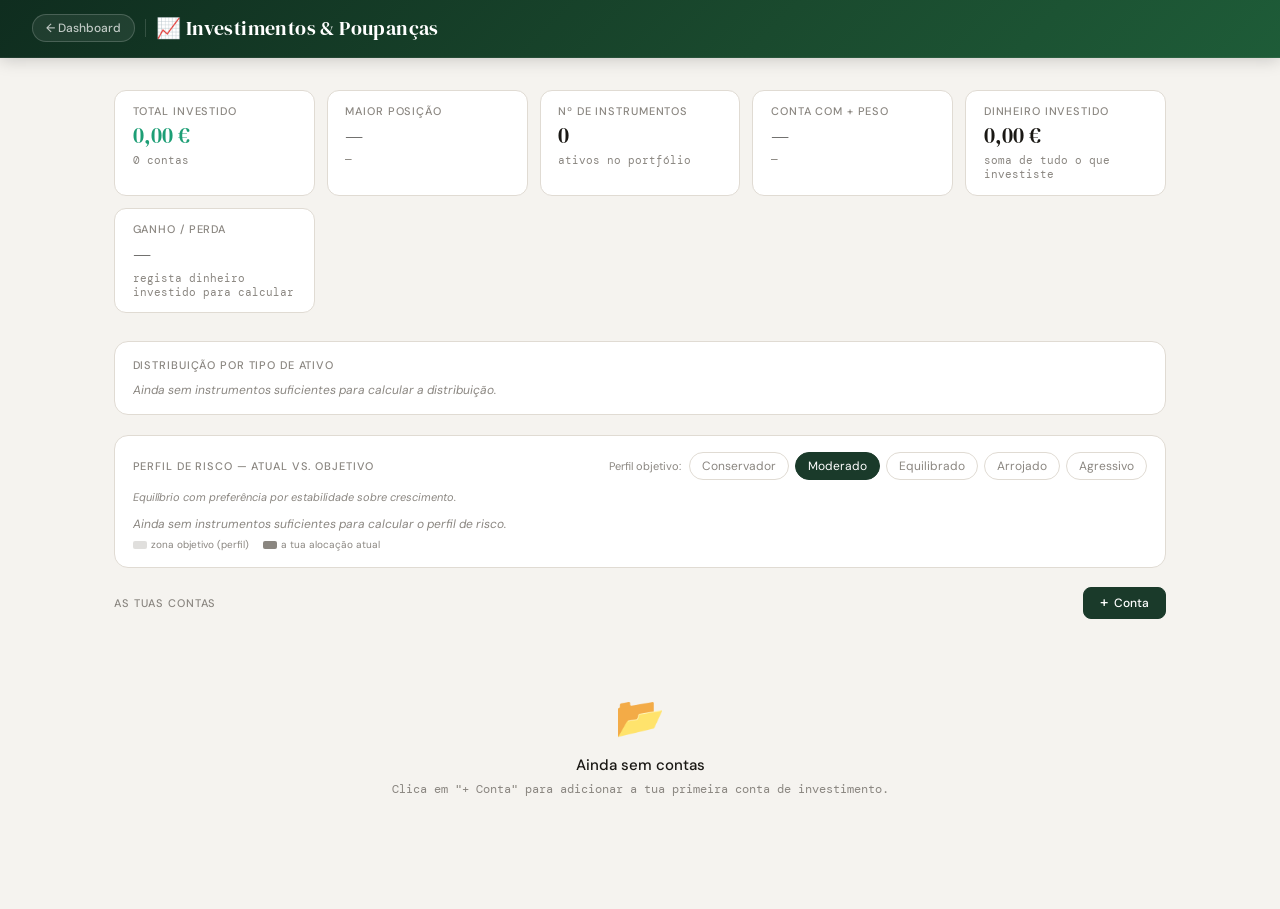
==== investimentos.html @ 12047f1c "Add files via upload" ====
<!DOCTYPE html>
<html lang="pt">
<head>
<meta charset="UTF-8"/>
<meta name="viewport" content="width=device-width, initial-scale=1.0"/>
<title>Investimentos & Poupanças — Dashboard Financeiro</title>
<link rel="preconnect" href="https://fonts.googleapis.com"/>
<link href="https://fonts.googleapis.com/css2?family=DM+Serif+Display&family=DM+Mono:wght@400;500&family=DM+Sans:wght@300;400;500&display=swap" rel="stylesheet"/>
<link rel="stylesheet" href="style.css"/>
<style>
/* ─── Investimentos — estilos específicos ─────────────────────────────────── */

.inv-page { max-width: 1100px; margin: 0 auto; padding: 2rem 1.5rem; }

/* KPIs topo */
.inv-kpi-grid {
  display: grid;
  grid-template-columns: repeat(auto-fit, minmax(180px, 1fr));
  gap: 12px;
  margin-bottom: 1.75rem;
}

/* Contas grid */
.inv-contas-grid {
  display: grid;
  grid-template-columns: repeat(auto-fill, minmax(320px, 1fr));
  gap: 14px;
  margin-bottom: 1.5rem;
}

/* Card conta */
.inv-conta-card {
  background: var(--surface);
  border: 1px solid var(--border);
  border-radius: 14px;
  overflow: hidden;
  transition: box-shadow 0.2s;
}
.inv-conta-card:hover { box-shadow: 0 2px 14px rgba(0,0,0,0.07); }

.inv-dist-tipo-card {
  background: var(--surface);
  border: 1px solid var(--border);
  border-radius: 14px;
  padding: 1rem 1.1rem;
}
.inv-instr-tipo-badge {
  font-size: 10px;
  font-weight: 600;
  padding: 2px 8px;
  border-radius: 20px;
  white-space: nowrap;
}
.inv-instr-risco-badge {
  font-size: 10px;
  font-weight: 600;
  padding: 2px 8px;
  border-radius: 20px;
  white-space: nowrap;
  border: 1px solid currentColor;
}

.inv-conta-header {
  display: flex;
  align-items: center;
  justify-content: space-between;
  padding: 0.9rem 1.1rem 0.75rem;
  border-bottom: 1px solid var(--border);
  gap: 8px;
}
.inv-conta-info { display: flex; align-items: center; gap: 10px; flex: 1; min-width: 0; }
.inv-conta-emoji {
  width: 34px; height: 34px;
  border-radius: 9px;
  background: var(--surface2);
  border: 1px solid var(--border);
  display: flex; align-items: center; justify-content: center;
  font-size: 16px; flex-shrink: 0;
}
.inv-conta-nome {
  font-size: 14px; font-weight: 500; color: var(--text);
  white-space: nowrap; overflow: hidden; text-overflow: ellipsis;
}
.inv-conta-tipo {
  font-size: 10px; color: var(--muted);
  font-family: 'DM Mono', monospace;
  text-transform: uppercase; letter-spacing: .06em;
}
.inv-conta-total {
  font-family: 'DM Serif Display', serif;
  font-size: 1.2rem; color: var(--green);
  white-space: nowrap; flex-shrink: 0;
}
.inv-conta-actions { display: flex; gap: 4px; flex-shrink: 0; }
.inv-icon-btn {
  background: none; border: none; cursor: pointer;
  color: var(--muted); font-size: 14px; padding: 4px 6px;
  border-radius: 6px; transition: background 0.15s, color 0.15s;
  line-height: 1;
}
.inv-icon-btn:hover { background: var(--surface2); color: var(--text); }
.inv-icon-btn.danger:hover { color: var(--red); background: #fff5f0; }

/* Instrumentos dentro da conta */
.inv-instrumentos { padding: 0.5rem 0.75rem 0.75rem; }

.inv-instrumento-row {
  display: flex;
  flex-direction: column;
  gap: 5px;
  padding: 7px 6px;
  border-radius: 8px;
  transition: background 0.12s;
  cursor: default;
}
.inv-instrumento-row:hover { background: var(--surface2); }

.inv-instr-line1 {
  display: flex;
  align-items: center;
  gap: 10px;
}
.inv-instr-line2 {
  display: flex;
  align-items: center;
  gap: 6px;
  padding-left: 2px;
}

.inv-instr-ticker {
  font-family: 'DM Mono', monospace;
  font-size: 12px; font-weight: 500;
  color: var(--text);
  min-width: 56px;
  background: var(--surface2);
  border-radius: 5px;
  padding: 2px 7px;
  text-align: center;
  flex-shrink: 0;
  border: 1px solid var(--border);
}
.inv-instr-nome {
  font-size: 12px; color: var(--muted);
  flex: 1; min-width: 0;
  overflow: hidden; text-overflow: ellipsis; white-space: nowrap;
}
.inv-instr-valor {
  font-family: 'DM Mono', monospace;
  font-size: 13px; font-weight: 500;
  color: var(--text); white-space: nowrap; flex-shrink: 0;
}
.inv-instr-delete {
  opacity: 0; transition: opacity 0.15s;
  background: none; border: none; cursor: pointer;
  color: var(--muted); font-size: 14px; padding: 2px 4px;
  border-radius: 4px; line-height: 1;
}
.inv-instrumento-row:hover .inv-instr-delete { opacity: 1; }
.inv-instr-delete:hover { color: var(--red) !important; }

/* Aportes mensais */
.inv-aportes-toggle {
  background: none; border: none; cursor: pointer;
  font-family: 'DM Mono', monospace; font-size: 10px;
  color: var(--muted); padding: 2px 6px; border-radius: 10px;
  transition: background 0.15s, color 0.15s;
  margin-left: auto;
}
.inv-aportes-toggle:hover { background: var(--surface2); color: var(--accent); }

.inv-aportes-panel {
  display: none;
  flex-direction: column;
  gap: 4px;
  background: var(--surface2);
  border: 1px solid var(--border);
  border-radius: 8px;
  padding: 8px 10px;
  margin: 4px 0 8px;
}
.inv-aportes-panel.open { display: flex; }

.inv-aporte-row {
  display: flex; align-items: center; gap: 8px;
  font-size: 12px; padding: 2px 0;
}
.inv-aporte-data {
  font-family: 'DM Mono', monospace; color: var(--muted);
  min-width: 88px;
}
.inv-aporte-valor {
  font-family: 'DM Mono', monospace; font-weight: 500;
  color: var(--text); flex: 1;
}

.inv-instr-edit {
  opacity: 0; transition: opacity 0.15s;
  background: none; border: none; cursor: pointer;
  font-size: 12px; padding: 2px 4px;
  border-radius: 4px; line-height: 1;
}
.inv-instrumento-row:hover .inv-instr-edit { opacity: 1; }

/* Botão + instrumento */
.inv-add-instr-btn {
  display: flex; align-items: center; gap: 6px;
  width: 100%; padding: 7px 6px;
  background: none; border: 1.5px dashed var(--border);
  border-radius: 8px; cursor: pointer;
  font-family: 'DM Sans', sans-serif; font-size: 12px;
  color: var(--muted); margin-top: 6px;
  transition: border-color 0.15s, background 0.15s, color 0.15s;
}
.inv-add-instr-btn:hover {
  border-color: var(--accent); background: var(--surface2); color: var(--accent);
}

/* Form inline para adicionar instrumento */
.inv-instr-form {
  background: var(--surface2);
  border: 1px solid var(--border);
  border-radius: 10px;
  padding: 10px;
  margin-top: 8px;
  display: none;
  flex-direction: column;
  gap: 8px;
}
.inv-instr-form.open { display: flex; }
.inv-instr-form-row { display: flex; gap: 8px; flex-wrap: wrap; align-items: flex-end; }
.inv-instr-field { display: flex; flex-direction: column; gap: 3px; }
.inv-instr-label {
  font-size: 10px; font-weight: 500; color: var(--muted);
  text-transform: uppercase; letter-spacing: .06em;
}
.inv-instr-input {
  padding: 6px 10px;
  border: 1px solid var(--border); border-radius: 7px;
  font-family: 'DM Sans', sans-serif; font-size: 13px;
  background: var(--surface); color: var(--text);
  outline: none; transition: border-color 0.15s;
}
.inv-instr-input:focus { border-color: var(--accent); }

/* Modal nova conta */
.inv-modal-overlay {
  position: fixed; inset: 0;
  background: rgba(20,18,14,0.45);
  z-index: 300;
  display: flex; align-items: center; justify-content: center;
  opacity: 0; pointer-events: none;
  transition: opacity 0.2s;
}
.inv-modal-overlay.open { opacity: 1; pointer-events: all; }

.inv-modal {
  background: var(--surface);
  border: 1px solid var(--border);
  border-radius: 16px;
  padding: 1.5rem;
  width: 100%; max-width: 400px;
  margin: 1rem;
  box-shadow: 0 8px 40px rgba(0,0,0,0.14);
  transform: translateY(10px);
  transition: transform 0.2s;
}
.inv-modal-overlay.open .inv-modal { transform: translateY(0); }

.inv-modal-title {
  font-size: 15px; font-weight: 500; color: var(--text);
  margin-bottom: 1.1rem;
}
.inv-modal-field { display: flex; flex-direction: column; gap: 4px; margin-bottom: 0.85rem; }
.inv-modal-label {
  font-size: 10px; font-weight: 500; color: var(--muted);
  text-transform: uppercase; letter-spacing: .07em;
}
.inv-modal-input {
  padding: 9px 12px;
  border: 1px solid var(--border); border-radius: 9px;
  font-family: 'DM Sans', sans-serif; font-size: 13px;
  background: var(--surface2); color: var(--text);
  outline: none; transition: border-color 0.15s;
}
.inv-modal-input:focus { border-color: var(--accent); }

.inv-emoji-picker {
  display: flex; flex-wrap: wrap; gap: 6px; margin-top: 4px;
}
.inv-emoji-option {
  width: 34px; height: 34px; border-radius: 8px;
  border: 1.5px solid var(--border); background: var(--surface2);
  cursor: pointer; font-size: 16px;
  display: flex; align-items: center; justify-content: center;
  transition: border-color 0.15s, background 0.15s;
}
.inv-emoji-option.selected {
  border-color: var(--accent); background: #e8f0e8;
}

.inv-modal-footer { display: flex; gap: 8px; justify-content: flex-end; margin-top: 1.2rem; }

/* Tipo badge */
.inv-tipo-options { display: flex; gap: 6px; flex-wrap: wrap; }
.inv-tipo-btn {
  padding: 5px 12px; border-radius: 20px;
  border: 1.5px solid var(--border);
  background: transparent; cursor: pointer;
  font-family: 'DM Sans', sans-serif; font-size: 12px;
  color: var(--muted); transition: all 0.15s;
}
.inv-tipo-btn.selected {
  background: var(--accent); color: #fff; border-color: var(--accent);
}

/* Empty state */
.inv-empty {
  text-align: center; padding: 3.5rem 1rem;
  color: var(--muted); grid-column: 1/-1;
}
.inv-empty-icon { font-size: 2.5rem; margin-bottom: 0.75rem; }
.inv-empty-title { font-size: 15px; font-weight: 500; color: var(--text); margin-bottom: 0.4rem; }
.inv-empty-sub { font-size: 12px; font-family: 'DM Mono', monospace; }

/* Saved pill */
.inv-saved-pill {
  font-size: 11px; color: var(--green);
  font-family: 'DM Mono', monospace;
  opacity: 0; transition: opacity 0.4s;
}
.inv-saved-pill.show { opacity: 1; }

/* Barra de distribuição */
.inv-dist-bar {
  height: 6px; border-radius: 3px;
  background: var(--border); overflow: hidden;
  margin-top: 3px;
}
.inv-dist-bar-fill { height: 6px; border-radius: 3px; transition: width 0.4s ease; }

@media (max-width: 640px) {
  .inv-contas-grid { grid-template-columns: 1fr; }
  .inv-kpi-grid { grid-template-columns: 1fr 1fr; }
}
</style>
</head>
<body>

<style>
header {
  background: linear-gradient(135deg, #0f2d1f 0%, #1a4a2e 60%, #1e5c38 100%) !important;
  border-bottom: 1px solid rgba(255,255,255,0.07);
  box-shadow: 0 2px 16px rgba(0,0,0,0.18);
  padding: 0.9rem 2rem !important;
}
header h1 { font-size: 1.25rem !important; letter-spacing: 0.02em; }
.hbtn-back {
  font-size: 12px; padding: 5px 13px;
  border: 1px solid rgba(255,255,255,0.18);
  border-radius: 20px;
  background: rgba(255,255,255,0.07);
  color: rgba(255,255,255,0.72);
  text-decoration: none;
  font-family: 'DM Sans', sans-serif; font-weight: 500;
  display: flex; align-items: center; gap: 5px;
  transition: background 0.15s, color 0.15s;
}
.hbtn-back:hover { background: rgba(255,255,255,0.14); color: #fff; }
</style>

<header>
  <div style="display:flex;align-items:center;gap:10px;">
    <a href="index.html" class="hbtn-back">← Dashboard</a>
    <div style="width:1px;height:18px;background:rgba(255,255,255,0.15);"></div>
    <h1>📈 Investimentos & Poupanças</h1>
  </div>
  <div style="display:flex;align-items:center;gap:10px;">
    <span id="invSavedPill" class="inv-saved-pill">✓ guardado</span>
    <div id="gUserChip" class="g-user-chip hidden">
      <img id="gUserAvatar" class="g-user-avatar" src="" alt=""/>
      <span id="gUserName"></span>
      <span style="opacity:.45;font-size:11px;margin-left:2px;">· sair</span>
    </div>
  </div>
</header>

<div class="inv-page">

  <!-- KPIs topo -->
  <div class="inv-kpi-grid" id="invKpis">
    <div class="kpi">
      <div class="kpi-label">Total Investido</div>
      <div class="kpi-val pos" id="kpiTotal">0,00 €</div>
      <div class="kpi-sub" id="kpiContas">0 contas</div>
    </div>
    <div class="kpi">
      <div class="kpi-label">Maior Posição</div>
      <div class="kpi-val neu" id="kpiMaior">—</div>
      <div class="kpi-sub" id="kpiMaiorNome">—</div>
    </div>
    <div class="kpi">
      <div class="kpi-label">Nº de Instrumentos</div>
      <div class="kpi-val neu" id="kpiNInstr">0</div>
      <div class="kpi-sub">ativos no portfólio</div>
    </div>
    <div class="kpi">
      <div class="kpi-label">Conta com + peso</div>
      <div class="kpi-val neu" id="kpiTopConta">—</div>
      <div class="kpi-sub" id="kpiTopContaPct">—</div>
    </div>
    <div class="kpi">
      <div class="kpi-label">Dinheiro Investido</div>
      <div class="kpi-val neu" id="kpiAportado">0,00 €</div>
      <div class="kpi-sub">soma de tudo o que investiste</div>
    </div>
    <div class="kpi">
      <div class="kpi-label">Ganho / Perda</div>
      <div class="kpi-val pos" id="kpiGanho">0,00 €</div>
      <div class="kpi-sub" id="kpiGanhoPct">—</div>
    </div>
  </div>

  <!-- Distribuição por tipo de ativo -->
  <div class="inv-dist-tipo-card" id="invDistTipoCard" style="margin-bottom:1.2rem;">
    <div style="font-size:11px;font-weight:500;color:var(--muted);text-transform:uppercase;letter-spacing:.08em;margin-bottom:10px;">
      Distribuição por tipo de ativo
    </div>
    <div id="invDistTipoBody"><!-- preenchido por JS --></div>
  </div>

  <!-- Perfil de risco: atual vs. objetivo -->
  <div class="inv-dist-tipo-card" id="invPerfilRiscoCard" style="margin-bottom:1.2rem;">
    <div style="display:flex;align-items:center;justify-content:space-between;flex-wrap:wrap;gap:10px;margin-bottom:10px;">
      <div style="font-size:11px;font-weight:500;color:var(--muted);text-transform:uppercase;letter-spacing:.08em;">
        Perfil de risco — atual vs. objetivo
      </div>
      <div style="display:flex;align-items:center;gap:8px;flex-wrap:wrap;">
        <span style="font-size:11px;color:var(--muted);white-space:nowrap;">Perfil objetivo:</span>
        <div class="inv-tipo-options" id="invPerfilOptions"><!-- preenchido por JS --></div>
      </div>
    </div>
    <div id="invPerfilDesc" style="font-size:11px;color:var(--muted);margin-bottom:12px;font-style:italic;"></div>
    <div id="invPerfilBody"><!-- preenchido por JS --></div>
    <div style="display:flex;align-items:center;gap:14px;margin-top:6px;font-size:10px;color:var(--muted);">
      <span><span style="display:inline-block;width:14px;height:8px;border-radius:2px;background:#8a868044;margin-right:4px;vertical-align:middle;"></span>zona objetivo (perfil)</span>
      <span><span style="display:inline-block;width:14px;height:8px;border-radius:2px;background:#8a8680;margin-right:4px;vertical-align:middle;"></span>a tua alocação atual</span>
    </div>
  </div>

  <!-- Toolbar -->
  <div style="display:flex;align-items:center;justify-content:space-between;margin-bottom:1rem;gap:10px;flex-wrap:wrap;">
    <div style="font-size:11px;font-weight:500;color:var(--muted);text-transform:uppercase;letter-spacing:.08em;">
      As tuas contas
    </div>
    <button class="btn btn-accent" onclick="invUI.openModal()" style="font-size:12px;padding:7px 16px;display:flex;align-items:center;gap:6px;">
      <span style="font-size:15px;line-height:1;">+</span> Conta
    </button>
  </div>

  <!-- Grid de contas -->
  <div class="inv-contas-grid" id="invContasGrid">
    <!-- preenchido por JS -->
  </div>

</div>

<!-- Modal nova conta -->
<div class="inv-modal-overlay" id="invModalOverlay" onclick="invUI.closeModal(event)">
  <div class="inv-modal" onclick="event.stopPropagation()">
    <div class="inv-modal-title" id="invModalTitle">Nova conta</div>

    <div class="inv-modal-field">
      <div class="inv-modal-label">Nome da conta</div>
      <input id="invModalNome" class="inv-modal-input" type="text" placeholder="Ex: XTB, PPR Allianz, + Aforro…"
        onkeydown="if(event.key==='Enter')invUI.saveModal()"/>
    </div>

    <div class="inv-modal-field">
      <div class="inv-modal-label">Tipo</div>
      <div class="inv-tipo-options">
        <button class="inv-tipo-btn selected" data-tipo="Corretora" onclick="invUI.selectTipo(this)">📊 Corretora</button>
        <button class="inv-tipo-btn" data-tipo="PPR" onclick="invUI.selectTipo(this)">🛡️ PPR</button>
        <button class="inv-tipo-btn" data-tipo="Poupança" onclick="invUI.selectTipo(this)">💰 Poupança</button>
        <button class="inv-tipo-btn" data-tipo="Cripto" onclick="invUI.selectTipo(this)">₿ Cripto</button>
        <button class="inv-tipo-btn" data-tipo="Outro" onclick="invUI.selectTipo(this)">📁 Outro</button>
      </div>
    </div>

    <div class="inv-modal-field">
      <div class="inv-modal-label">Ícone</div>
      <div class="inv-emoji-picker" id="invEmojiPicker">
        <!-- preenchido por JS -->
      </div>
    </div>

    <div class="inv-modal-footer">
      <button class="btn" onclick="invUI.closeModal()">Cancelar</button>
      <button class="btn btn-accent" onclick="invUI.saveModal()" id="invModalSaveBtn">Criar conta</button>
    </div>
  </div>
</div>

<script>
// ─── Estado ───────────────────────────────────────────────────────────────────
const INV_KEY = 'df_investimentos_v1';
const EMOJIS  = ['🏦','📊','📈','💼','🛡️','💰','₿','🌍','🏠','⚡','🎯','💎','🌱','🚀','🏅'];
const TIPO_EMOJI = { Corretora: '📊', PPR: '🛡️', Poupança: '💰', Cripto: '₿', Outro: '📁' };
const ASSET_TIPOS = ['Ações','ETF','REIT','Obrigações','Cripto','PPR','Aforro','Outro'];
const ASSET_TIPO_CORES = {
  'Ações': '#185FA5', 'ETF': '#1D9E75', 'REIT': '#D85A30', 'Obrigações': '#BA7517',
  'Cripto': '#b05ec4', 'PPR': '#533AB7', 'Aforro': '#2ecc71', 'Outro': '#8a8680'
};

// ─── Risco por ativo ────────────────────────────────────────────────────────
const RISCO_NIVEIS = ['Baixo','Médio','Médio-Alto','Alto'];
const RISCO_CORES = {
  'Baixo': '#2ecc71', 'Médio': '#e0a52c', 'Médio-Alto': '#e0722c', 'Alto': '#d43d3d'
};
// Sugestão automática de risco a partir do tipo de ativo (pode ser editado por instrumento)
const TIPO_RISCO_DEFAULT = {
  'Obrigações': 'Baixo', 'Aforro': 'Baixo', 'PPR': 'Baixo',
  'ETF': 'Médio', 'REIT': 'Médio-Alto', 'Ações': 'Médio-Alto',
  'Cripto': 'Alto', 'Outro': 'Médio'
};

// ─── Perfis de investidor (objetivo de alocação por nível de risco) ─────────
const PERFIS_RISCO = {
  'Conservador':  { 'Baixo': 70, 'Médio': 20, 'Médio-Alto': 8,  'Alto': 2  },
  'Moderado':     { 'Baixo': 45, 'Médio': 30, 'Médio-Alto': 20, 'Alto': 5  },
  'Equilibrado':  { 'Baixo': 25, 'Médio': 30, 'Médio-Alto': 30, 'Alto': 15 },
  'Arrojado':     { 'Baixo': 10, 'Médio': 20, 'Médio-Alto': 40, 'Alto': 30 },
  'Agressivo':    { 'Baixo': 5,  'Médio': 10, 'Médio-Alto': 35, 'Alto': 50 }
};
const PERFIL_DESC = {
  'Conservador': 'Prioriza a preservação de capital, aceitando retornos mais baixos.',
  'Moderado':    'Equilíbrio com preferência por estabilidade sobre crescimento.',
  'Equilibrado': 'Divisão relativamente uniforme entre segurança e crescimento.',
  'Arrojado':    'Prioriza o crescimento, aceitando maior volatilidade.',
  'Agressivo':   'Foco máximo em crescimento, tolerância alta a perdas temporárias.'
};

let state = { contas: [], perfilObjetivo: 'Moderado' }; // { id, nome, tipo, emoji, instrumentos: [{id, ticker, nome, valor, tipo, risco}] }
let editingContaId = null;
let editingInstrId = null;

// ─── Persistência ─────────────────────────────────────────────────────────────
function loadState() {
  try {
    const raw = localStorage.getItem(INV_KEY);
    if (raw) state = JSON.parse(raw);
  } catch(e) { state = { contas: [], perfilObjetivo: 'Moderado' }; }
  normalizeState();
}

// Garante que o estado tem sempre os campos esperados (perfilObjetivo, risco por instrumento)
// — útil tanto para dados antigos no localStorage como para dados vindos do Drive.
function normalizeState() {
  if (!Array.isArray(state.contas)) state.contas = [];
  if (!state.perfilObjetivo || !PERFIS_RISCO[state.perfilObjetivo]) state.perfilObjetivo = 'Moderado';
  if (typeof state._modifiedAt !== 'number') state._modifiedAt = 0; // dados antigos sem timestamp = mais velhos que tudo
  state.contas.forEach(c => c.instrumentos.forEach(i => {
    if (!i.risco || !RISCO_NIVEIS.includes(i.risco)) i.risco = TIPO_RISCO_DEFAULT[i.tipo] || 'Médio';
    if (!Array.isArray(i.aportes)) i.aportes = [];
    if (!Array.isArray(i.historicoValor)) i.historicoValor = [];
    // Corrige instrumentos que já têm dinheiro investido registado mas nunca
    // tiveram uma atualização manual de valor atual — o valor atual segue o investido.
    if (!i.historicoValor.length && i.aportes.length) {
      const totalInvestido = i.aportes.reduce((s, a) => s + (parseFloat(a.valor) || 0), 0);
      if ((parseFloat(i.valor) || 0) !== totalInvestido) i.valor = totalInvestido;
    }
  }));
}

function saveState() {
  state._modifiedAt = Date.now();
  localStorage.setItem(INV_KEY, JSON.stringify(state));
  // Drive sync se disponível
  scheduleDriveSync();
  showSavedPill();
}

function showSavedPill() {
  const el = document.getElementById('invSavedPill');
  el.classList.add('show');
  clearTimeout(el._t);
  el._t = setTimeout(() => el.classList.remove('show'), 2000);
}

// ─── Google Drive sync ────────────────────────────────────────────────────────
// Lê token do localStorage do dashboard principal (mesma origem)
function getDriveToken() {
  try { return localStorage.getItem('df_gtoken') || null; } catch(e) { return null; }
}

let _driveTimer = null;
function scheduleDriveSync() {
  clearTimeout(_driveTimer);
  _driveTimer = setTimeout(driveSave, 1500);
}

async function driveSave() {
  const token = getDriveToken();
  if (!token) return;
  try {
    // Encontrar ou criar ficheiro
    const search = await fetch(
      `https://www.googleapis.com/drive/v3/files?q=name%3D'df_investimentos.json'+and+trashed%3Dfalse&spaces=appDataFolder`,
      { headers: { Authorization: 'Bearer ' + token } }
    );
    const sData = await search.json();
    const content = JSON.stringify(state);
    const blob    = new Blob([content], { type: 'application/json' });
    const meta    = JSON.stringify({ name: 'df_investimentos.json', parents: ['appDataFolder'] });
    const form    = new FormData();
    form.append('metadata', new Blob([meta], { type: 'application/json' }));
    form.append('file', blob);

    if (sData.files && sData.files.length > 0) {
      const fid = sData.files[0].id;
      const upd = new FormData();
      upd.append('file', blob);
      await fetch(
        `https://www.googleapis.com/upload/drive/v3/files/${fid}?uploadType=multipart`,
        { method: 'PATCH', headers: { Authorization: 'Bearer ' + token }, body: upd }
      );
    } else {
      await fetch(
        'https://www.googleapis.com/upload/drive/v3/files?uploadType=multipart',
        { method: 'POST', headers: { Authorization: 'Bearer ' + token }, body: form }
      );
    }
  } catch(e) { /* silencioso se token expirado */ }
}

async function driveLoad() {
  const token = getDriveToken();
  if (!token) return;
  try {
    const search = await fetch(
      `https://www.googleapis.com/drive/v3/files?q=name%3D'df_investimentos.json'+and+trashed%3Dfalse&spaces=appDataFolder`,
      { headers: { Authorization: 'Bearer ' + token } }
    );
    const sData = await search.json();
    if (!sData.files || !sData.files.length) return;
    const fid = sData.files[0].id;
    const res = await fetch(
      `https://www.googleapis.com/drive/v3/files/${fid}?alt=media`,
      { headers: { Authorization: 'Bearer ' + token } }
    );
    const remote = await res.json();
    if (remote && Array.isArray(remote.contas)) {
      const remoteModifiedAt = typeof remote._modifiedAt === 'number' ? remote._modifiedAt : 0;
      const localModifiedAt  = typeof state._modifiedAt   === 'number' ? state._modifiedAt   : 0;

      if (remoteModifiedAt >= localModifiedAt) {
        // Drive tem a versão mais recente (ou igual) — usa-a
        state = remote;
        normalizeState();
        localStorage.setItem(INV_KEY, JSON.stringify(state));
        render();
      } else {
        // O estado local é mais recente do que o que está no Drive
        // (ex: editaste offline ou noutro separador antes deste carregar) — mantém o local
        // e sobe-o para o Drive para os dois ficarem alinhados.
        console.info('investimentos: estado local mais recente que o Drive, a manter local e a sincronizar.');
        driveSave();
      }
    }
  } catch(e) { /* se Drive falha, usa localStorage */ }
}

// ─── Cálculos ─────────────────────────────────────────────────────────────────
function totalConta(conta) {
  return conta.instrumentos.reduce((s, i) => s + (parseFloat(i.valor) || 0), 0);
}

function totalGeral() {
  return state.contas.reduce((s, c) => s + totalConta(c), 0);
}

function totalAportadoInstr(instr) {
  return (instr.aportes || []).reduce((s, a) => s + (parseFloat(a.valor) || 0), 0);
}

function totalAportadoGeral() {
  return state.contas.reduce((s, c) => s + c.instrumentos.reduce((s2, i) => s2 + totalAportadoInstr(i), 0), 0);
}

function mesLabel(d) {
  const nomes = ['Jan','Fev','Mar','Abr','Mai','Jun','Jul','Ago','Set','Out','Nov','Dez'];
  if (!d) return '';
  // Data completa 'YYYY-MM-DD' (formato atual)
  if (/^\d{4}-\d{2}-\d{2}$/.test(d)) {
    const [y, m, dia] = d.split('-');
    return dia + ' ' + nomes[parseInt(m, 10) - 1] + ' ' + y;
  }
  // Entradas antigas só com mês 'YYYY-MM' (registadas antes desta atualização)
  if (/^\d{4}-\d{2}$/.test(d)) {
    const [y, m] = d.split('-');
    return nomes[parseInt(m, 10) - 1] + ' ' + y;
  }
  return d;
}

function fmt(n) {
  return n.toLocaleString('pt-PT', { minimumFractionDigits: 2, maximumFractionDigits: 2 }) + ' €';
}

function uid() {
  return Date.now().toString(36) + Math.random().toString(36).slice(2, 6);
}

// ─── Render KPIs ──────────────────────────────────────────────────────────────
function renderKPIs() {
  const total   = totalGeral();
  const nContas = state.contas.length;
  const allInstr = state.contas.flatMap(c => c.instrumentos.map(i => ({ ...i, contaNome: c.nome })));
  const nInstr  = allInstr.length;

  document.getElementById('kpiTotal').textContent   = fmt(total);
  document.getElementById('kpiContas').textContent  = nContas + (nContas === 1 ? ' conta' : ' contas');
  document.getElementById('kpiNInstr').textContent  = nInstr;

  if (allInstr.length) {
    const top = allInstr.reduce((a, b) => (parseFloat(b.valor)||0) > (parseFloat(a.valor)||0) ? b : a);
    document.getElementById('kpiMaior').textContent    = fmt(parseFloat(top.valor)||0);
    document.getElementById('kpiMaiorNome').textContent = top.ticker + (top.nome ? ' · ' + top.nome : '') + ' (' + top.contaNome + ')';
  } else {
    document.getElementById('kpiMaior').textContent    = '—';
    document.getElementById('kpiMaiorNome').textContent = '—';
  }

  if (state.contas.length && total > 0) {
    const topConta = state.contas.reduce((a, b) => totalConta(b) > totalConta(a) ? b : a);
    const pct = (totalConta(topConta) / total * 100).toFixed(1);
    document.getElementById('kpiTopConta').textContent   = topConta.emoji + ' ' + topConta.nome;
    document.getElementById('kpiTopContaPct').textContent = pct + '% do total';
  } else {
    document.getElementById('kpiTopConta').textContent   = '—';
    document.getElementById('kpiTopContaPct').textContent = '—';
  }

  const aportado = totalAportadoGeral();
  document.getElementById('kpiAportado').textContent = fmt(aportado);

  const ganhoEl    = document.getElementById('kpiGanho');
  const ganhoPctEl = document.getElementById('kpiGanhoPct');
  if (aportado > 0) {
    const ganho = total - aportado;
    const ganhoPct = (ganho / aportado * 100);
    ganhoEl.textContent = (ganho >= 0 ? '+' : '') + fmt(ganho);
    ganhoEl.className = 'kpi-val ' + (ganho >= 0 ? 'pos' : 'neg');
    ganhoPctEl.textContent = (ganhoPct >= 0 ? '+' : '') + ganhoPct.toFixed(1) + '% face ao investido';
  } else {
    ganhoEl.textContent = '—';
    ganhoEl.className = 'kpi-val neu';
    ganhoPctEl.textContent = 'regista dinheiro investido para calcular';
  }
}

// ─── Render Grid ──────────────────────────────────────────────────────────────
function renderContas() {
  const grid  = document.getElementById('invContasGrid');
  const total = totalGeral();

  if (!state.contas.length) {
    grid.innerHTML = `<div class="inv-empty">
      <div class="inv-empty-icon">📂</div>
      <div class="inv-empty-title">Ainda sem contas</div>
      <div class="inv-empty-sub">Clica em "+ Conta" para adicionar a tua primeira conta de investimento.</div>
    </div>`;
    return;
  }

  grid.innerHTML = state.contas.map(conta => {
    const tot  = totalConta(conta);
    const pct  = total > 0 ? (tot / total * 100) : 0;
    const instrHTML = conta.instrumentos.length
      ? conta.instrumentos.map(instr => {
          const aportado = totalAportadoInstr(instr);
          const aportes = (instr.aportes || []).slice().sort((a, b) => b.data.localeCompare(a.data));
          const nAportes = aportes.length;
          const valorizacoes = (instr.historicoValor || []).slice().sort((a, b) => b.data.localeCompare(a.data));
          const nValorizacoes = valorizacoes.length;
          return `
          <div class="inv-instrumento-row" id="instr-row-${instr.id}">
            <div class="inv-instr-line1">
              <span class="inv-instr-ticker">${escHTML(instr.ticker)}</span>
              <span class="inv-instr-nome">${escHTML(instr.nome || '')}</span>
              <span class="inv-instr-valor">${fmt(parseFloat(instr.valor)||0)}</span>
              <button class="inv-instr-edit" onclick="invUI.editInstrumento('${conta.id}','${instr.id}')" title="Editar">✏️</button>
              <button class="inv-instr-delete" onclick="invUI.deleteInstrumento('${conta.id}','${instr.id}')" title="Remover">×</button>
            </div>
            <div class="inv-instr-line2">
              <span class="inv-instr-tipo-badge" style="background:${(ASSET_TIPO_CORES[instr.tipo]||'#8a8680')}22;color:${ASSET_TIPO_CORES[instr.tipo]||'#8a8680'};">${escHTML(instr.tipo || 'Outro')}</span>
              <span class="inv-instr-risco-badge" style="background:${(RISCO_CORES[instr.risco]||'#8a8680')}22;color:${RISCO_CORES[instr.risco]||'#8a8680'};" title="Nível de risco">${escHTML(instr.risco || 'Médio')}</span>
              <button class="inv-aportes-toggle" onclick="invUI.toggleAportes('${instr.id}')">
                📅 dinheiro investido${nAportes ? ' (' + nAportes + ')' : ''}${aportado > 0 ? ' · ' + fmt(aportado) : ''}
              </button>
              <button class="inv-aportes-toggle" onclick="invUI.toggleValorizacoes('${instr.id}')">
                📉 valor atual${nValorizacoes ? ' (' + nValorizacoes + ')' : ''}
              </button>
            </div>
            <div class="inv-aportes-panel" id="aportes-panel-${instr.id}">
              ${aportes.length ? aportes.map(a => `
                <div class="inv-aporte-row">
                  <span class="inv-aporte-data">${mesLabel(a.data)}</span>
                  <span class="inv-aporte-valor">${fmt(parseFloat(a.valor)||0)}</span>
                  <button class="inv-instr-delete" style="opacity:1;" onclick="invUI.deleteAporte('${conta.id}','${instr.id}','${a.id}')" title="Remover aporte">×</button>
                </div>`).join('')
                : `<div style="font-size:11px;color:var(--muted);font-style:italic;padding:4px 0;">Ainda sem valores registados.</div>`}
              <div class="inv-instr-form-row" style="margin-top:6px;">
                <div class="inv-instr-field">
                  <span class="inv-instr-label">Data</span>
                  <input id="aporte-mes-${instr.id}" class="inv-instr-input" style="width:150px;" type="date"
                    value="${new Date().toISOString().slice(0,10)}"/>
                </div>
                <div class="inv-instr-field">
                  <span class="inv-instr-label">Valor (€)</span>
                  <input id="aporte-valor-${instr.id}" class="inv-instr-input" style="width:90px;" type="number" step="0.01" min="0" placeholder="150"
                    onkeydown="if(event.key==='Enter')invUI.addAporte('${conta.id}','${instr.id}')"/>
                </div>
                <button class="btn btn-accent" style="font-size:12px;padding:6px 12px;" onclick="invUI.addAporte('${conta.id}','${instr.id}')">+ Registar</button>
              </div>
            </div>
            <div class="inv-aportes-panel" id="valorizacoes-panel-${instr.id}">
              ${valorizacoes.length ? valorizacoes.map(v => `
                <div class="inv-aporte-row">
                  <span class="inv-aporte-data">${mesLabel(v.data)}</span>
                  <span class="inv-aporte-valor">${fmt(parseFloat(v.valor)||0)}</span>
                  <button class="inv-instr-delete" style="opacity:1;" onclick="invUI.deleteValorizacao('${conta.id}','${instr.id}','${v.id}')" title="Remover valorização">×</button>
                </div>`).join('')
                : `<div style="font-size:11px;color:var(--muted);font-style:italic;padding:4px 0;">Ainda sem atualizações de valor registadas.</div>`}
              <div class="inv-instr-form-row" style="margin-top:6px;">
                <div class="inv-instr-field">
                  <span class="inv-instr-label">Data</span>
                  <input id="valorizacao-mes-${instr.id}" class="inv-instr-input" style="width:150px;" type="date"
                    value="${new Date().toISOString().slice(0,10)}"/>
                </div>
                <div class="inv-instr-field">
                  <span class="inv-instr-label">Valor atual (€)</span>
                  <input id="valorizacao-valor-${instr.id}" class="inv-instr-input" style="width:90px;" type="number" step="0.01" min="0" placeholder="1240"
                    onkeydown="if(event.key==='Enter')invUI.addValorizacao('${conta.id}','${instr.id}')"/>
                </div>
                <button class="btn btn-accent" style="font-size:12px;padding:6px 12px;" onclick="invUI.addValorizacao('${conta.id}','${instr.id}')">+ Atualizar</button>
              </div>
            </div>
          </div>`;
        }).join('')
      : `<div style="font-size:12px;color:var(--muted);padding:8px 6px;font-family:'DM Mono',monospace;font-style:italic;">Sem instrumentos — adiciona abaixo</div>`;

    return `
    <div class="inv-conta-card" id="conta-card-${conta.id}">
      <div class="inv-conta-header">
        <div class="inv-conta-info">
          <div class="inv-conta-emoji">${conta.emoji}</div>
          <div>
            <div class="inv-conta-nome">${escHTML(conta.nome)}</div>
            <div class="inv-conta-tipo">${conta.tipo}</div>
          </div>
        </div>
        <div style="display:flex;flex-direction:column;align-items:flex-end;gap:2px;">
          <span class="inv-conta-total">${fmt(tot)}</span>
          <span style="font-size:10px;color:var(--muted);font-family:'DM Mono',monospace;">${pct.toFixed(1)}% do total</span>
        </div>
        <div class="inv-conta-actions">
          <button class="inv-icon-btn" onclick="invUI.editConta('${conta.id}')" title="Editar conta">✏️</button>
          <button class="inv-icon-btn danger" onclick="invUI.deleteConta('${conta.id}')" title="Apagar conta">🗑</button>
        </div>
      </div>

      <!-- Barra de peso -->
      <div style="padding:0 1.1rem;">
        <div class="inv-dist-bar" style="margin-top:8px;">
          <div class="inv-dist-bar-fill" style="width:${Math.min(pct,100)}%;background:var(--green);"></div>
        </div>
      </div>

      <!-- Instrumentos -->
      <div class="inv-instrumentos">
        ${instrHTML}

        <!-- Botão + instrumento -->
        <button class="inv-add-instr-btn" onclick="invUI.toggleInstrForm('${conta.id}')">
          <span style="font-size:15px;line-height:1;">+</span> instrumento
        </button>

        <!-- Form inline -->
        <div class="inv-instr-form" id="instr-form-${conta.id}">
          <div class="inv-instr-form-row">
            <div class="inv-instr-field" style="min-width:80px;">
              <span class="inv-instr-label">Ticker / Código</span>
              <input id="instr-ticker-${conta.id}" class="inv-instr-input" style="width:90px;" type="text" placeholder="SP500" maxlength="12"
                oninput="this.value=this.value.toUpperCase()"
                onkeydown="if(event.key==='Enter')invUI.saveInstrumento('${conta.id}')"/>
            </div>
            <div class="inv-instr-field" style="flex:1;min-width:100px;">
              <span class="inv-instr-label">Nome (opcional)</span>
              <input id="instr-nome-${conta.id}" class="inv-instr-input" type="text" placeholder="iShares Core S&P 500"
                onkeydown="if(event.key==='Enter')invUI.saveInstrumento('${conta.id}')"/>
            </div>
            <div class="inv-instr-field" style="min-width:90px;">
              <span class="inv-instr-label">Valor (€)</span>
              <input id="instr-valor-${conta.id}" class="inv-instr-input" style="width:100px;" type="number" step="0.01" min="0" placeholder="1000"
                onkeydown="if(event.key==='Enter')invUI.saveInstrumento('${conta.id}')"/>
            </div>
            <div class="inv-instr-field" style="min-width:110px;">
              <span class="inv-instr-label">Tipo</span>
              <select id="instr-tipo-${conta.id}" class="inv-instr-input" style="width:110px;"
                onchange="invUI.suggestRisco('${conta.id}')">
                ${ASSET_TIPOS.map(t => `<option value="${t}">${t}</option>`).join('')}
              </select>
            </div>
            <div class="inv-instr-field" style="min-width:110px;">
              <span class="inv-instr-label">Risco</span>
              <select id="instr-risco-${conta.id}" class="inv-instr-input" style="width:110px;">
                ${RISCO_NIVEIS.map(r => `<option value="${r}">${r}</option>`).join('')}
              </select>
            </div>
          </div>
          <div style="display:flex;gap:6px;">
            <button class="btn btn-accent" style="font-size:12px;padding:6px 14px;" id="instr-save-btn-${conta.id}" onclick="invUI.saveInstrumento('${conta.id}')">Adicionar</button>
            <button class="btn" style="font-size:12px;padding:6px 14px;" onclick="invUI.toggleInstrForm('${conta.id}')">Cancelar</button>
          </div>
        </div>
      </div>
    </div>`;
  }).join('');
}

function escHTML(s) {
  return String(s || '').replace(/&/g,'&amp;').replace(/</g,'&lt;').replace(/>/g,'&gt;').replace(/"/g,'&quot;');
}

function render() {
  renderKPIs();
  renderDistribuicaoTipo();
  renderPerfilRisco();
  renderContas();
}

// ─── Render Perfil de Risco (atual vs. objetivo) ──────────────────────────────
function renderPerfilRisco() {
  const opts = document.getElementById('invPerfilOptions');
  opts.innerHTML = Object.keys(PERFIS_RISCO).map(nome => `
    <button type="button" class="inv-tipo-btn ${nome === state.perfilObjetivo ? 'selected' : ''}"
      onclick="invUI.selectPerfil('${nome}')">${nome}</button>
  `).join('');

  document.getElementById('invPerfilDesc').textContent = PERFIL_DESC[state.perfilObjetivo] || '';

  const body  = document.getElementById('invPerfilBody');
  const total = totalGeral();
  const allInstr = state.contas.flatMap(c => c.instrumentos);

  if (!allInstr.length || total <= 0) {
    body.innerHTML = `<div style="font-size:12px;color:var(--muted);font-style:italic;">Ainda sem instrumentos suficientes para calcular o perfil de risco.</div>`;
    return;
  }

  const porRisco = {};
  allInstr.forEach(instr => {
    const risco = instr.risco || 'Médio';
    porRisco[risco] = (porRisco[risco] || 0) + (parseFloat(instr.valor) || 0);
  });

  const alvo = PERFIS_RISCO[state.perfilObjetivo] || {};

  body.innerHTML = RISCO_NIVEIS.map(risco => {
    const val = porRisco[risco] || 0;
    const pct = total > 0 ? (val / total * 100) : 0;
    const pctAlvo = alvo[risco] || 0;
    const cor = RISCO_CORES[risco] || '#8a8680';
    const diff = pct - pctAlvo;
    const diffTxt = diff > 0.05 ? `+${diff.toFixed(1)}pp` : (diff < -0.05 ? `${diff.toFixed(1)}pp` : '≈ objetivo');
    return `
      <div style="display:flex;align-items:center;gap:10px;margin-bottom:10px;">
        <div style="width:88px;font-size:12px;color:var(--fg);flex-shrink:0;">${risco}</div>
        <div class="inv-dist-bar" style="flex:1;position:relative;overflow:visible;">
          <div style="position:absolute;top:0;bottom:0;left:0;width:${Math.min(pctAlvo,100)}%;background:${cor}2A;border-radius:3px;"></div>
          <div style="position:absolute;top:0;bottom:0;left:0;width:${Math.min(pct,100)}%;background:${cor};border-radius:3px;"></div>
        </div>
        <div style="width:190px;text-align:right;font-family:'DM Mono',monospace;font-size:12px;flex-shrink:0;">
          ${pct.toFixed(1)}% <span style="color:var(--muted);">(obj. ${pctAlvo}%, ${diffTxt})</span>
        </div>
      </div>`;
  }).join('');
}

function renderDistribuicaoTipo() {
  const body  = document.getElementById('invDistTipoBody');
  const total = totalGeral();
  const allInstr = state.contas.flatMap(c => c.instrumentos);

  if (!allInstr.length || total <= 0) {
    body.innerHTML = `<div style="font-size:12px;color:var(--muted);font-style:italic;">Ainda sem instrumentos suficientes para calcular a distribuição.</div>`;
    return;
  }

  const porTipo = {};
  allInstr.forEach(instr => {
    const tipo = instr.tipo || 'Outro';
    porTipo[tipo] = (porTipo[tipo] || 0) + (parseFloat(instr.valor) || 0);
  });

  const linhas = Object.entries(porTipo)
    .sort((a, b) => b[1] - a[1])
    .map(([tipo, val]) => {
      const pct = total > 0 ? (val / total * 100) : 0;
      const cor = ASSET_TIPO_CORES[tipo] || '#8a8680';
      return `
        <div style="display:flex;align-items:center;gap:10px;margin-bottom:8px;">
          <div style="width:88px;font-size:12px;color:var(--fg);flex-shrink:0;">${escHTML(tipo)}</div>
          <div class="inv-dist-bar" style="flex:1;">
            <div class="inv-dist-bar-fill" style="width:${Math.min(pct,100)}%;background:${cor};"></div>
          </div>
          <div style="width:110px;text-align:right;font-family:'DM Mono',monospace;font-size:12px;flex-shrink:0;">
            ${pct.toFixed(1)}% · ${fmt(val)}
          </div>
        </div>`;
    }).join('');

  body.innerHTML = linhas;
}

// ─── UI ───────────────────────────────────────────────────────────────────────
const invUI = {

  openModal(contaId = null) {
    editingContaId = contaId;
    const modal   = document.getElementById('invModalOverlay');
    const title   = document.getElementById('invModalTitle');
    const saveBtn = document.getElementById('invModalSaveBtn');

    // Reset tipo buttons
    document.querySelectorAll('.inv-tipo-btn').forEach(b => b.classList.remove('selected'));
    document.querySelector('.inv-tipo-btn[data-tipo="Corretora"]').classList.add('selected');

    // Emoji picker
    this._buildEmojiPicker('🏦');

    if (contaId) {
      const conta = state.contas.find(c => c.id === contaId);
      if (!conta) return;
      title.textContent   = 'Editar conta';
      saveBtn.textContent = 'Guardar';
      document.getElementById('invModalNome').value = conta.nome;
      // selecionar tipo
      document.querySelectorAll('.inv-tipo-btn').forEach(b => {
        if (b.dataset.tipo === conta.tipo) b.classList.add('selected');
        else b.classList.remove('selected');
      });
      this._buildEmojiPicker(conta.emoji);
    } else {
      title.textContent   = 'Nova conta';
      saveBtn.textContent = 'Criar conta';
      document.getElementById('invModalNome').value = '';
    }

    modal.classList.add('open');
    setTimeout(() => document.getElementById('invModalNome').focus(), 100);
  },

  closeModal(e) {
    if (e && e.target !== document.getElementById('invModalOverlay')) return;
    document.getElementById('invModalOverlay').classList.remove('open');
    editingContaId = null;
  },

  _buildEmojiPicker(selected) {
    const picker = document.getElementById('invEmojiPicker');
    picker.innerHTML = EMOJIS.map(e =>
      `<button type="button" class="inv-emoji-option ${e===selected?'selected':''}"
        onclick="invUI._selectEmoji(this,'${e}')">${e}</button>`
    ).join('');
  },

  _selectEmoji(btn, emoji) {
    document.querySelectorAll('.inv-emoji-option').forEach(b => b.classList.remove('selected'));
    btn.classList.add('selected');
  },

  selectTipo(btn) {
    document.querySelectorAll('.inv-tipo-btn').forEach(b => b.classList.remove('selected'));
    btn.classList.add('selected');
    // sugerir emoji do tipo
    const tipo  = btn.dataset.tipo;
    const emoji = TIPO_EMOJI[tipo] || '📁';
    this._buildEmojiPicker(emoji);
  },

  saveModal() {
    const nome = document.getElementById('invModalNome').value.trim();
    if (!nome) { document.getElementById('invModalNome').focus(); return; }

    const tipo  = document.querySelector('.inv-tipo-btn.selected')?.dataset.tipo || 'Outro';
    const emoji = document.querySelector('.inv-emoji-option.selected')?.textContent || '📊';

    if (editingContaId) {
      const conta = state.contas.find(c => c.id === editingContaId);
      if (conta) { conta.nome = nome; conta.tipo = tipo; conta.emoji = emoji; }
    } else {
      state.contas.push({ id: uid(), nome, tipo, emoji, instrumentos: [] });
    }

    saveState();
    render();
    document.getElementById('invModalOverlay').classList.remove('open');
    editingContaId = null;
  },

  selectPerfil(nome) {
    if (!PERFIS_RISCO[nome]) return;
    state.perfilObjetivo = nome;
    saveState();
    renderPerfilRisco();
  },

  suggestRisco(contaId) {
    const tipoEl  = document.getElementById('instr-tipo-' + contaId);
    const riscoEl = document.getElementById('instr-risco-' + contaId);
    if (tipoEl && riscoEl) riscoEl.value = TIPO_RISCO_DEFAULT[tipoEl.value] || 'Médio';
  },

  editConta(contaId) { this.openModal(contaId); },

  deleteConta(contaId) {
    const conta = state.contas.find(c => c.id === contaId);
    if (!conta) return;
    const total = totalConta(conta);
    const msg   = `Apagar a conta "${conta.nome}"${total > 0 ? ' e todos os seus instrumentos (' + fmt(total) + ')' : ''}?\n\nEsta ação não pode ser desfeita.`;
    if (!confirm(msg)) return;
    state.contas = state.contas.filter(c => c.id !== contaId);
    saveState();
    render();
  },

  toggleInstrForm(contaId) {
    const form = document.getElementById('instr-form-' + contaId);
    if (!form) return;
    const isOpen = form.classList.contains('open');
    // Fechar todos
    document.querySelectorAll('.inv-instr-form').forEach(f => f.classList.remove('open'));
    editingInstrId = null;
    if (!isOpen) {
      document.getElementById('instr-ticker-' + contaId).value = '';
      document.getElementById('instr-nome-' + contaId).value = '';
      document.getElementById('instr-valor-' + contaId).value = '';
      document.getElementById('instr-tipo-' + contaId).value = 'Outro';
      document.getElementById('instr-risco-' + contaId).value = TIPO_RISCO_DEFAULT['Outro'] || 'Médio';
      document.getElementById('instr-save-btn-' + contaId).textContent = 'Adicionar';
      form.classList.add('open');
      setTimeout(() => document.getElementById('instr-ticker-' + contaId)?.focus(), 80);
    }
  },

  editInstrumento(contaId, instrId) {
    const conta = state.contas.find(c => c.id === contaId);
    if (!conta) return;
    const instr = conta.instrumentos.find(i => i.id === instrId);
    if (!instr) return;

    document.querySelectorAll('.inv-instr-form').forEach(f => f.classList.remove('open'));
    editingInstrId = instrId;

    const form = document.getElementById('instr-form-' + contaId);
    document.getElementById('instr-ticker-' + contaId).value = instr.ticker;
    document.getElementById('instr-nome-' + contaId).value = instr.nome || '';
    document.getElementById('instr-valor-' + contaId).value = instr.valor;
    document.getElementById('instr-tipo-' + contaId).value = instr.tipo || 'Outro';
    document.getElementById('instr-risco-' + contaId).value = instr.risco || TIPO_RISCO_DEFAULT[instr.tipo] || 'Médio';
    document.getElementById('instr-save-btn-' + contaId).textContent = 'Guardar';
    form.classList.add('open');
    setTimeout(() => document.getElementById('instr-ticker-' + contaId)?.focus(), 80);
  },

  saveInstrumento(contaId) {
    const tickerEl = document.getElementById('instr-ticker-' + contaId);
    const nomeEl   = document.getElementById('instr-nome-' + contaId);
    const valorEl  = document.getElementById('instr-valor-' + contaId);
    const tipoEl   = document.getElementById('instr-tipo-' + contaId);
    const riscoEl  = document.getElementById('instr-risco-' + contaId);

    const ticker = tickerEl.value.trim().toUpperCase();
    const nome   = nomeEl.value.trim();
    const valor  = parseFloat(valorEl.value);
    const tipo   = tipoEl ? tipoEl.value : 'Outro';
    const risco  = riscoEl ? riscoEl.value : (TIPO_RISCO_DEFAULT[tipo] || 'Médio');

    if (!ticker) { tickerEl.focus(); return; }
    if (isNaN(valor) || valor < 0) { valorEl.focus(); return; }

    const conta = state.contas.find(c => c.id === contaId);
    if (!conta) return;

    if (editingInstrId) {
      const instr = conta.instrumentos.find(i => i.id === editingInstrId);
      if (instr) { instr.ticker = ticker; instr.nome = nome; instr.valor = valor; instr.tipo = tipo; instr.risco = risco; }
      editingInstrId = null;
      saveState();
      render();
      return;
    }

    conta.instrumentos.push({ id: uid(), ticker, nome, valor, tipo, risco });
    saveState();
    render();

    // Reabrir o form para facilitar adicionar mais
    setTimeout(() => {
      const form = document.getElementById('instr-form-' + contaId);
      if (form) {
        form.classList.add('open');
        document.getElementById('instr-ticker-' + contaId)?.focus();
      }
    }, 50);
  },

  deleteInstrumento(contaId, instrId) {
    const conta = state.contas.find(c => c.id === contaId);
    if (!conta) return;
    const instr = conta.instrumentos.find(i => i.id === instrId);
    if (!instr) return;
    if (!confirm(`Remover "${instr.ticker}" (${fmt(parseFloat(instr.valor)||0)})?`)) return;
    conta.instrumentos = conta.instrumentos.filter(i => i.id !== instrId);
    if (editingInstrId === instrId) editingInstrId = null;
    saveState();
    render();
  },

  toggleAportes(instrId) {
    const panel = document.getElementById('aportes-panel-' + instrId);
    if (!panel) return;
    const isOpen = panel.classList.contains('open');
    document.querySelectorAll('.inv-aportes-panel').forEach(p => p.classList.remove('open'));
    if (!isOpen) panel.classList.add('open');
  },

  addAporte(contaId, instrId) {
    const conta = state.contas.find(c => c.id === contaId);
    if (!conta) return;
    const instr = conta.instrumentos.find(i => i.id === instrId);
    if (!instr) return;

    const mesEl   = document.getElementById('aporte-mes-' + instrId);
    const valorEl = document.getElementById('aporte-valor-' + instrId);
    const mes   = mesEl.value;
    const valor = parseFloat(valorEl.value);

    if (!mes) { mesEl.focus(); return; }
    if (isNaN(valor) || valor <= 0) { valorEl.focus(); return; }

    if (!Array.isArray(instr.aportes)) instr.aportes = [];
    instr.aportes.push({ id: uid(), data: mes, valor });

    // Enquanto ainda não houver nenhuma atualização manual de "valor atual",
    // assumimos que o valor atual = total investido (melhor estimativa disponível).
    if (!instr.historicoValor || !instr.historicoValor.length) {
      instr.valor = totalAportadoInstr(instr);
    }

    saveState();
    render();

    // Reabrir o painel de aportes deste instrumento para continuar a registar
    setTimeout(() => {
      const panel = document.getElementById('aportes-panel-' + instrId);
      if (panel) panel.classList.add('open');
    }, 30);
  },

  deleteAporte(contaId, instrId, aporteId) {
    const conta = state.contas.find(c => c.id === contaId);
    if (!conta) return;
    const instr = conta.instrumentos.find(i => i.id === instrId);
    if (!instr) return;
    instr.aportes = (instr.aportes || []).filter(a => a.id !== aporteId);

    // O mesmo ajuste automático aplica-se ao remover um aporte
    if (!instr.historicoValor || !instr.historicoValor.length) {
      instr.valor = totalAportadoInstr(instr);
    }

    saveState();
    render();
    setTimeout(() => {
      const panel = document.getElementById('aportes-panel-' + instrId);
      if (panel) panel.classList.add('open');
    }, 30);
  },

  toggleValorizacoes(instrId) {
    const panel = document.getElementById('valorizacoes-panel-' + instrId);
    if (!panel) return;
    const isOpen = panel.classList.contains('open');
    document.querySelectorAll('.inv-aportes-panel').forEach(p => p.classList.remove('open'));
    if (!isOpen) panel.classList.add('open');
  },

  addValorizacao(contaId, instrId) {
    const conta = state.contas.find(c => c.id === contaId);
    if (!conta) return;
    const instr = conta.instrumentos.find(i => i.id === instrId);
    if (!instr) return;

    const mesEl   = document.getElementById('valorizacao-mes-' + instrId);
    const valorEl = document.getElementById('valorizacao-valor-' + instrId);
    const mes   = mesEl.value;
    const valor = parseFloat(valorEl.value);

    if (!mes) { mesEl.focus(); return; }
    if (isNaN(valor) || valor < 0) { valorEl.focus(); return; }

    if (!Array.isArray(instr.historicoValor)) instr.historicoValor = [];
    instr.historicoValor.push({ id: uid(), data: mes, valor });
    instr.valor = valor; // o valor atual do instrumento passa a ser este
    saveState();
    render();

    setTimeout(() => {
      const panel = document.getElementById('valorizacoes-panel-' + instrId);
      if (panel) panel.classList.add('open');
    }, 30);
  },

  deleteValorizacao(contaId, instrId, valorizacaoId) {
    const conta = state.contas.find(c => c.id === contaId);
    if (!conta) return;
    const instr = conta.instrumentos.find(i => i.id === instrId);
    if (!instr) return;
    instr.historicoValor = (instr.historicoValor || []).filter(v => v.id !== valorizacaoId);
    // Se ainda houver valorizações, o valor atual passa a ser a mais recente
    if (instr.historicoValor.length) {
      const maisRecente = instr.historicoValor.slice().sort((a, b) => b.data.localeCompare(a.data))[0];
      instr.valor = parseFloat(maisRecente.valor) || 0;
    }
    saveState();
    render();
    setTimeout(() => {
      const panel = document.getElementById('valorizacoes-panel-' + instrId);
      if (panel) panel.classList.add('open');
    }, 30);
  }
};

// Fechar modal com Escape
document.addEventListener('keydown', e => {
  if (e.key === 'Escape') document.getElementById('invModalOverlay').classList.remove('open');
});

// ─── Init ─────────────────────────────────────────────────────────────────────
loadState();
render();
// Tentar carregar do Drive (assíncrono, silencioso)
driveLoad();
</script>
</body>
</html>
---- style.css ----
/* ─── Dashboard Financeiro — Estilos ──────────────────────────────────────── */

*, *::before, *::after { box-sizing: border-box; margin: 0; padding: 0; }

:root {
  --bg: #f5f3ef;
  --surface: #ffffff;
  --surface2: #f0ede8;
  --border: #e0dbd3;
  --text: #1a1814;
  --muted: #8a8680;
  --accent: #1a3a2a;
  --accent2: #c8440a;
  --green: #1D9E75;
  --red: #D85A30;
  --red-dark: #6b1f0f;
  --gold: #BA7517;
  --blue: #185FA5;
  --purple: #533AB7;
  --pink: #D4537E;
}

body {
  font-family: 'DM Sans', sans-serif;
  background: var(--bg);
  color: var(--text);
  min-height: 100vh;
  font-size: 14px;
}

header {
  background: var(--accent);
  color: #fff;
  padding: 1.25rem 2rem;
  display: flex;
  align-items: center;
  justify-content: space-between;
  gap: 1rem;
}
header h1 {
  font-family: 'DM Serif Display', serif;
  font-size: 1.4rem;
  font-weight: 400;
  letter-spacing: 0.01em;
}
header span {
  font-size: 12px;
  opacity: 0.6;
  font-family: 'DM Mono', monospace;
}

.container { max-width: 1100px; margin: 0 auto; padding: 2rem 1.5rem; }

/* Upload zone */
.upload-card {
  background: var(--surface);
  border: 1px solid var(--border);
  border-radius: 12px;
  padding: 1.5rem;
  margin-bottom: 1.5rem;
}
.upload-row { display: flex; align-items: center; gap: 1rem; flex-wrap: wrap; }
.upload-label {
  font-size: 12px;
  font-weight: 500;
  color: var(--muted);
  text-transform: uppercase;
  letter-spacing: 0.08em;
  margin-bottom: 0.75rem;
}
.drop-area {
  flex: 1;
  min-width: 220px;
  border: 1.5px dashed var(--border);
  border-radius: 8px;
  padding: 1rem 1.5rem;
  display: flex;
  align-items: center;
  gap: 12px;
  cursor: pointer;
  transition: background 0.2s, border-color 0.2s;
}
.drop-area:hover { background: var(--surface2); border-color: var(--accent); }
.drop-area svg { flex-shrink: 0; opacity: 0.45; }
.drop-area p { font-size: 13px; color: var(--muted); }
.drop-area p strong { color: var(--text); font-weight: 500; }
#fileInput { display: none; }
.btn {
  padding: 9px 20px;
  font-family: 'DM Sans', sans-serif;
  font-size: 13px;
  font-weight: 500;
  border-radius: 8px;
  border: 1px solid var(--border);
  background: var(--surface);
  color: var(--text);
  cursor: pointer;
  transition: background 0.15s, transform 0.1s;
  white-space: nowrap;
}
.btn:hover { background: var(--surface2); }
.btn:active { transform: scale(0.98); }
.btn-accent {
  background: var(--accent);
  color: #fff;
  border-color: var(--accent);
}
.btn-accent:hover { background: #243d30; }
.btn-danger { border-color: #f0c0a8; color: var(--red); }
.btn-danger:hover { background: #fff5f0; }

.info-bar {
  font-size: 12px;
  color: var(--muted);
  font-family: 'DM Mono', monospace;
  padding: 6px 12px;
  background: var(--surface2);
  border-radius: 6px;
  white-space: nowrap;
}

/* Format badge */
.format-badge {
  display: inline-flex;
  align-items: center;
  gap: 5px;
  font-size: 11px;
  font-family: 'DM Mono', monospace;
  color: var(--blue);
  background: #e8f0fb;
  padding: 3px 10px;
  border-radius: 20px;
}

/* KPIs */
.kpi-grid {
  display: grid;
  grid-template-columns: repeat(auto-fit, minmax(160px, 1fr));
  gap: 12px;
  margin-bottom: 1.5rem;
}
.kpi {
  background: var(--surface);
  border: 1px solid var(--border);
  border-radius: 12px;
  padding: 0.85rem 1.1rem;
}
.kpi-label {
  font-size: 11px;
  font-weight: 500;
  color: var(--muted);
  text-transform: uppercase;
  letter-spacing: 0.08em;
  margin-bottom: 6px;
}
.kpi-val {
  font-family: 'DM Serif Display', serif;
  font-size: 1.4rem;
  font-weight: 400;
  line-height: 1.1;
}
.kpi-sub { font-size: 11px; color: var(--muted); margin-top: 4px; font-family: 'DM Mono', monospace; }
.pos { color: var(--green); }
.neg { color: var(--red); }
.neu { color: var(--text); }

/* Charts */
.charts-grid {
  display: grid;
  grid-template-columns: 1fr 1fr;
  gap: 1rem;
  margin-bottom: 1rem;
}
@media (max-width: 640px) { .charts-grid { grid-template-columns: 1fr; } }

.card {
  background: var(--surface);
  border: 1px solid var(--border);
  border-radius: 12px;
  padding: 1.25rem;
}
.card-title {
  font-size: 11px;
  font-weight: 500;
  color: var(--muted);
  text-transform: uppercase;
  letter-spacing: 0.08em;
  margin-bottom: 1rem;
}
.chart-wrap { position: relative; width: 100%; height: 210px; }
.legend { display: flex; flex-wrap: wrap; gap: 8px; margin-top: 10px; }
.legend span {
  display: flex; align-items: center; gap: 5px;
  font-size: 11px; color: var(--muted);
  font-family: 'DM Mono', monospace;
}
.legend-dot { width: 9px; height: 9px; border-radius: 2px; flex-shrink: 0; }

/* Filters */
.filter-row {
  display: flex;
  align-items: center;
  gap: 8px;
  flex-wrap: wrap;
  margin-bottom: 1rem;
}
.tab {
  padding: 5px 14px;
  font-size: 12px;
  font-family: 'DM Sans', sans-serif;
  font-weight: 500;
  border-radius: 20px;
  border: 1px solid var(--border);
  background: transparent;
  color: var(--muted);
  cursor: pointer;
  transition: all 0.15s;
}
.tab.active {
  background: var(--accent);
  color: #fff;
  border-color: var(--accent);
}
.filter-sep { width: 1px; height: 20px; background: var(--border); margin: 0 4px; }

/* Table */
.table-wrap { overflow-x: auto; }
table { width: 100%; border-collapse: collapse; table-layout: fixed; }
th {
  text-align: left;
  font-size: 11px;
  font-weight: 500;
  color: var(--muted);
  text-transform: uppercase;
  letter-spacing: 0.06em;
  padding: 8px 10px;
  border-bottom: 1px solid var(--border);
}
td {
  padding: 9px 10px;
  border-bottom: 1px solid var(--surface2);
  vertical-align: middle;
  font-size: 13px;
}
tr:last-child td { border-bottom: none; }
tr:hover td { background: var(--surface2); }
.date-cell { font-family: 'DM Mono', monospace; font-size: 12px; color: var(--muted); }
.amt-cell { font-family: 'DM Mono', monospace; font-weight: 500; text-align: right; }
.cat-sel {
  font-family: 'DM Sans', sans-serif;
  font-size: 12px;
  padding: 3px 6px;
  border-radius: 6px;
  border: 1px solid var(--border);
  background: var(--surface2);
  color: var(--text);
  cursor: pointer;
  width: 100%;
}
.empty-state {
  text-align: center;
  padding: 3rem 1rem;
  color: var(--muted);
  font-size: 14px;
}
.empty-state p { margin-top: 0.5rem; font-size: 12px; }

/* ── Google Auth ── */
.g-signin-overlay {
  position:fixed;inset:0;background:rgba(20,18,14,0.75);z-index:9999;
  display:flex;align-items:center;justify-content:center;
  backdrop-filter:blur(6px);
}
.g-signin-box {
  background:var(--surface);border-radius:20px;padding:2.5rem 2rem;
  max-width:340px;width:90%;text-align:center;
  box-shadow:0 8px 40px rgba(0,0,0,0.2);
}
.g-signin-box h2 { font-family:'DM Serif Display',serif;font-size:1.6rem;font-weight:400;margin-bottom:.5rem; }
.g-signin-box p  { font-size:13px;color:var(--muted);margin-bottom:1.5rem;line-height:1.6; }
.g-user-chip {
  display:flex;align-items:center;gap:8px;
  background:rgba(255,255,255,0.15);border-radius:20px;
  padding:4px 12px 4px 4px;cursor:pointer;transition:background .15s;font-size:13px;color:#fff;
}
.g-user-chip:hover { background:rgba(255,255,255,0.25); }
.g-user-avatar { width:28px;height:28px;border-radius:50%;object-fit:cover;border:2px solid rgba(255,255,255,0.3); }
.g-drive-pill {
  font-size:11px;font-family:'DM Mono',monospace;
  padding:2px 8px;border-radius:10px;background:rgba(255,255,255,0.12);color:#fff;opacity:.8;
}
.hidden { display: none !important; }

/* Formato hint */
.hint {
  font-size: 12px;
  color: var(--muted);
  line-height: 1.8;
  padding: 12px 16px;
  background: var(--surface2);
  border-radius: 8px;
  font-family: 'DM Mono', monospace;
}
.hint strong { color: var(--text); }
.hint .hint-format { margin-bottom: 6px; }

/* Saved indicator */
.saved-pill {
  display: inline-flex;
  align-items: center;
  gap: 5px;
  font-size: 11px;
  font-family: 'DM Mono', monospace;
  color: var(--green);
  background: #e8f7f1;
  padding: 3px 10px;
  border-radius: 20px;
}
.saved-pill::before { content: '●'; font-size: 8px; }

/* Resumo por categoria */
.resumo-grid {
  display: grid;
  grid-template-columns: 1fr 1fr;
  gap: 1rem;
  margin-bottom: 1rem;
}
@media (max-width: 640px) { .resumo-grid { grid-template-columns: 1fr; } }

.resumo-table { width: 100%; border-collapse: collapse; }
.resumo-table th {
  font-size: 10px;
  font-weight: 500;
  color: var(--muted);
  text-transform: uppercase;
  letter-spacing: 0.07em;
  padding: 6px 10px;
  border-bottom: 1px solid var(--border);
  text-align: left;
}
.resumo-table th:last-child { text-align: right; }
.resumo-table td {
  padding: 8px 10px;
  border-bottom: 1px solid var(--surface2);
  font-size: 13px;
  vertical-align: middle;
}
.resumo-table tr:last-child td { border-bottom: none; }
.resumo-table tr:hover td { background: var(--surface2); }
.resumo-table .cat-dot {
  display: inline-block;
  width: 8px; height: 8px;
  border-radius: 2px;
  margin-right: 7px;
  flex-shrink: 0;
}
.resumo-table .cat-name { display: flex; align-items: center; }
.resumo-table .val-cell {
  font-family: 'DM Mono', monospace;
  font-weight: 500;
  text-align: right;
  white-space: nowrap;
}
.resumo-table .n-cell {
  font-family: 'DM Mono', monospace;
  font-size: 11px;
  color: var(--muted);
  text-align: right;
}
.resumo-table .total-row td {
  font-weight: 600;
  border-top: 1px solid var(--border);
  border-bottom: none;
  font-size: 13px;
  padding-top: 9px;
}
.resumo-table .bar-cell { width: 60px; }
.resumo-cat-row:hover td { background: var(--surface2); }
.exp-arrow {
  display: inline-block;
  font-size: 9px;
  color: var(--muted);
  margin-right: 6px;
  transition: transform 0.15s;
  user-select: none;
}
.exp-detail td { border-bottom: none !important; }

.mini-bar-bg { background: var(--surface2); border-radius: 3px; height: 5px; overflow: hidden; }
.mini-bar-fill { height: 5px; border-radius: 3px; }

/* Budget Objetivos */
.budget-section { margin-bottom: 1rem; }
/* Pilares */
.pilar-card { border-radius:10px; padding:1rem; }
.pilar-card .pilar-emoji { font-size:1.6rem; margin-bottom:0.3rem; display:block; }
.pilar-card .pilar-nome { font-size:12px; font-weight:700; color:var(--text); text-transform:uppercase; letter-spacing:.05em; margin-bottom:0.1rem; }
.pilar-card .pilar-total { font-size:1.4rem; font-weight:800; color:var(--text); }
.pilar-card .pilar-sub { font-size:11px; color:var(--muted); margin-bottom:0.4rem; font-family:'DM Mono',monospace; }
.pilar-card .pilar-limite-row { display:flex; align-items:center; gap:6px; margin-bottom:0.4rem; flex-wrap:wrap; }
.pilar-card .pilar-limite-label { font-size:11px; color:var(--muted); }
.pilar-card .pilar-limite-input { width:80px; padding:3px 7px; border:1px solid var(--border); border-radius:6px; font-size:12px; font-family:'DM Mono',monospace; background:var(--surface); color:var(--text); }
.pilar-card .pilar-bar-bg { height:5px; background:var(--border); border-radius:3px; overflow:hidden; margin-bottom:0.3rem; }
.pilar-card .pilar-bar-fill { height:100%; border-radius:3px; transition:width 0.4s ease; }
.pilar-card .pilar-restante { font-size:11px; font-family:'DM Mono',monospace; }
.pilar-config-col { background:var(--surface2); border-radius:8px; padding:0.75rem; }
.pilar-config-col .pcol-title { font-size:11px; font-weight:700; text-transform:uppercase; letter-spacing:.08em; margin-bottom:0.5rem; display:flex; align-items:center; gap:5px; }
.pilar-cat-chip { display:inline-flex; align-items:center; gap:3px; padding:3px 9px; border-radius:20px; font-size:11px; font-weight:500; cursor:pointer; margin:3px; border:1.5px solid transparent; transition:opacity 0.15s; }
.pilar-cat-chip:hover { opacity:0.7; }
.pilar-cat-chip.unassigned { background:var(--surface); border-color:var(--border); color:var(--muted); }
.pilares-mes-chip { padding:4px 12px; border-radius:20px; font-size:11px; font-weight:500; cursor:pointer; border:1.5px solid var(--border); background:var(--surface2); color:var(--muted); transition:all 0.15s; }
.pilares-mes-chip.active { background:var(--accent); border-color:var(--accent); color:#fff; }
.budget-strategy-tabs { display: flex; gap: 6px; flex-wrap: wrap; margin-bottom: 1rem; }
.budget-strategy-tab {
  padding: 5px 14px;
  font-size: 12px;
  font-family: 'DM Sans', sans-serif;
  font-weight: 500;
  border-radius: 20px;
  border: 1px solid var(--border);
  background: transparent;
  color: var(--muted);
  cursor: pointer;
  transition: all 0.15s;
}
.budget-strategy-tab.active {
  background: var(--accent);
  color: #fff;
  border-color: var(--accent);
}
.budget-cats-grid {
  display: grid;
  grid-template-columns: repeat(auto-fill, minmax(220px, 1fr));
  gap: 10px;
  margin-bottom: 1rem;
}
.budget-cat-item {
  background: var(--surface2);
  border: 1px solid var(--border);
  border-radius: 10px;
  padding: 0.85rem 1rem;
}
.budget-cat-header {
  display: flex;
  align-items: center;
  justify-content: space-between;
  margin-bottom: 8px;
}
.budget-cat-name {
  display: flex;
  align-items: center;
  gap: 7px;
  font-size: 13px;
  font-weight: 500;
}
.budget-cat-dot { width: 9px; height: 9px; border-radius: 2px; flex-shrink: 0; }
.budget-input-wrap { display: flex; align-items: center; gap: 4px; }
.budget-input {
  width: 80px;
  padding: 4px 8px;
  border: 1px solid var(--border);
  border-radius: 6px;
  font-family: 'DM Mono', monospace;
  font-size: 13px;
  background: var(--surface);
  color: var(--text);
  text-align: right;
  outline: none;
  transition: border-color 0.15s;
}
.budget-input:focus { border-color: var(--accent); }
.budget-input-sym { font-size: 12px; color: var(--muted); font-family: 'DM Mono', monospace; }
.budget-bar-wrap { position: relative; height: 6px; background: var(--border); border-radius: 3px; overflow: hidden; margin-top: 8px; }
.budget-bar-fill { height: 6px; border-radius: 3px; transition: width 0.4s ease; }
.budget-bar-target { position: absolute; top: 0; height: 6px; width: 2px; background: var(--accent); opacity: 0.6; }
.budget-status { font-size: 11px; font-family: 'DM Mono', monospace; margin-top: 4px; }
.budget-overview {
  display: grid;
  grid-template-columns: repeat(3, 1fr);
  gap: 10px;
  margin-bottom: 1rem;
}
@media (max-width: 640px) { .budget-overview { grid-template-columns: 1fr; } }
.budget-overview-item {
  background: var(--surface2);
  border: 1px solid var(--border);
  border-radius: 10px;
  padding: 0.85rem 1rem;
  text-align: center;
}
.budget-overview-label { font-size: 10px; font-weight: 500; color: var(--muted); text-transform: uppercase; letter-spacing: .07em; margin-bottom: 4px; }
.budget-overview-val { font-family: 'DM Serif Display', serif; font-size: 1.4rem; }
.budget-overview-sub { font-size: 11px; color: var(--muted); font-family: 'DM Mono', monospace; margin-top: 2px; }
.budget-rendimento-wrap {
  display: flex; align-items: center; gap: 10px; flex-wrap: wrap;
  margin-bottom: 1rem; padding: 0.85rem 1rem;
  background: var(--surface2); border: 1px solid var(--border); border-radius: 10px;
}
.budget-rendimento-label { font-size: 13px; font-weight: 500; flex: 1; min-width: 140px; }
.budget-rendimento-note { font-size: 11px; color: var(--muted); font-family: 'DM Mono', monospace; }

/* Saldo info row */
.saldo-row {
  display: flex;
  align-items: center;
  gap: 10px;
  padding: 8px 12px;
  background: var(--surface2);
  border-radius: 8px;
  margin-bottom: 1rem;
  font-size: 12px;
  font-family: 'DM Mono', monospace;
  color: var(--muted);
}
.saldo-row strong { color: var(--text); }

/* Info tooltip icon (ⓘ) */
.info-tip {
  position: relative;
  display: inline-flex;
  align-items: center;
  justify-content: center;
  width: 14px;
  height: 14px;
  border-radius: 50%;
  background: var(--blue);
  border: 1px solid var(--blue);
  color: #fff;
  font-size: 10px;
  font-family: 'DM Mono', monospace;
  cursor: help;
  margin-left: 5px;
  flex-shrink: 0;
  user-select: none;
}
.info-tip.info-tip-blue {
  background: var(--blue) !important;
  border-color: var(--blue) !important;
  color: #fff !important;
}
.info-tip .info-tip-bubble {
  display: none;
  position: absolute;
  bottom: 130%;
  left: 50%;
  transform: translateX(-50%);
  width: 220px;
  background: var(--text);
  color: var(--bg);
  font-family: 'DM Sans', sans-serif;
  font-size: 11px;
  line-height: 1.5;
  padding: 10px 12px;
  border-radius: 8px;
  z-index: 50;
  text-transform: none;
  letter-spacing: normal;
  font-weight: 400;
  box-shadow: 0 4px 14px rgba(0,0,0,0.18);
}
.info-tip .info-tip-bubble::after {
  content: '';
  position: absolute;
  top: 100%;
  left: 50%;
  transform: translateX(-50%);
  border: 5px solid transparent;
  border-top-color: var(--text);
}
.info-tip:hover .info-tip-bubble,
.info-tip:focus .info-tip-bubble { display: block; }
.info-tip-bubble .tip-row { display: flex; justify-content: space-between; gap: 8px; padding: 2px 0; }
.info-tip-bubble .tip-dot { display: inline-block; width: 7px; height: 7px; border-radius: 50%; margin-right: 5px; flex-shrink: 0; }

/* Educational tooltip icon (📖) — explains the concept behind a metric */
.edu-tip {
  position: relative;
  display: inline-flex;
  align-items: center;
  justify-content: center;
  width: 16px;
  height: 16px;
  font-size: 11px;
  cursor: help;
  margin-left: 5px;
  flex-shrink: 0;
  user-select: none;
}
.edu-tip .edu-tip-bubble {
  display: none;
  position: absolute;
  bottom: 130%;
  left: 50%;
  transform: translateX(-50%);
  width: 250px;
  background: var(--text);
  color: var(--bg);
  font-family: 'DM Sans', sans-serif;
  font-size: 11px;
  line-height: 1.55;
  padding: 11px 13px;
  border-radius: 8px;
  z-index: 50;
  text-transform: none;
  letter-spacing: normal;
  font-weight: 400;
  box-shadow: 0 4px 14px rgba(0,0,0,0.18);
  text-align: left;
}
.edu-tip .edu-tip-bubble::after {
  content: '';
  position: absolute;
  top: 100%;
  left: 50%;
  transform: translateX(-50%);
  border: 5px solid transparent;
  border-top-color: var(--text);
}
.edu-tip:hover .edu-tip-bubble,
.edu-tip:focus .edu-tip-bubble { display: block; }
.edu-tip-bubble strong { color: #fff; }

/* ─── Widget Objetivos ──────────────────────────────────────────────────────── */

.obj-overlay {
  position: fixed;
  inset: 0;
  background: rgba(20,18,14,0.35);
  z-index: 200;
  transition: opacity 0.25s;
}
.obj-overlay.hidden { display: none; }

.obj-drawer {
  position: fixed;
  top: 0;
  right: 0;
  height: 100vh;
  width: 600px;
  max-width: 95vw;
  background: var(--surface);
  border-left: 1px solid var(--border);
  z-index: 201;
  display: flex;
  flex-direction: column;
  transform: translateX(100%);
  transition: transform 0.3s cubic-bezier(0.4, 0, 0.2, 1);
  box-shadow: -4px 0 24px rgba(0,0,0,0.08);
}
.obj-drawer.open { transform: translateX(0); }

.obj-header {
  padding: 1.1rem 1.25rem 0.9rem;
  border-bottom: 1px solid var(--border);
  display: flex;
  align-items: flex-start;
  justify-content: space-between;
  gap: 10px;
  flex-shrink: 0;
}
.obj-title { font-size: 14px; font-weight: 500; color: var(--text); }
.obj-subtitle { font-size: 11px; color: var(--muted); margin-top: 2px; }
.obj-close-btn {
  background: none; border: none; cursor: pointer;
  color: var(--muted); font-size: 20px; line-height: 1;
  padding: 0 4px; flex-shrink: 0; transition: color 0.15s;
}
.obj-close-btn:hover { color: var(--text); }

.obj-body { flex: 1; overflow-y: auto; padding: 1rem 1.25rem 1.5rem; }

.obj-section-label {
  font-size: 10px; font-weight: 500; color: var(--muted);
  text-transform: uppercase; letter-spacing: 0.08em; margin-bottom: 8px;
}

.obj-perfil-btn {
  width: 100%; text-align: left; padding: 10px 12px;
  border: 1px solid var(--border); border-radius: 8px;
  background: var(--surface2); margin-bottom: 6px;
  cursor: pointer; transition: border-color 0.15s, background 0.15s;
  font-family: 'DM Sans', sans-serif;
}
.obj-perfil-btn:hover { background: var(--surface); border-color: var(--blue); }
.obj-perfil-btn.active { border: 1.5px solid var(--blue); background: #e8f0fb; }
.obj-perfil-name { font-size: 13px; font-weight: 500; color: var(--text); }
.obj-perfil-pct { font-size: 11px; color: var(--muted); font-family: 'DM Mono', monospace; margin-top: 2px; }

.obj-mes-label { font-size: 11px; color: var(--muted); font-family: 'DM Mono', monospace; margin-bottom: 10px; }

.obj-diag-row {
  display: flex; align-items: center; gap: 10px;
  padding: 9px 10px; border-radius: 8px;
  background: var(--surface2); margin-bottom: 6px;
}
.obj-diag-dot { width: 9px; height: 9px; border-radius: 50%; flex-shrink: 0; }
.obj-diag-info { flex: 1; min-width: 0; }
.obj-diag-label { font-size: 13px; font-weight: 500; color: var(--text); }
.obj-diag-sub { font-size: 10px; color: var(--muted); font-family: 'DM Mono', monospace; margin-top: 1px; }
.obj-diag-delta { font-size: 12px; font-weight: 500; font-family: 'DM Mono', monospace; flex-shrink: 0; }

.obj-diag-bar-wrap {
  height: 4px; background: var(--border); border-radius: 3px;
  margin-top: 5px; overflow: hidden; position: relative;
}
.obj-diag-bar-atual { height: 4px; border-radius: 3px; transition: width 0.4s ease; }
.obj-diag-bar-target {
  position: absolute; top: 0; height: 4px; width: 2px;
  background: var(--text); opacity: 0.35;
}

.obj-conselhos-box {
  background: #e8f0fb; border: 1px solid #c5d8f5;
  border-radius: 8px; padding: 10px 12px; margin-top: 10px;
}
.obj-conselhos-title { font-size: 11px; font-weight: 500; color: var(--blue); margin-bottom: 6px; }
.obj-conselho-item {
  font-size: 11px; color: #1a3560; line-height: 1.55;
  padding: 4px 0; border-bottom: 1px solid #c5d8f520;
  display: flex; align-items: flex-start; gap: 6px;
}
.obj-conselho-item:last-child { border-bottom: none; }

.obj-empty { text-align: center; padding: 2rem 1rem; color: var(--muted); font-size: 12px; font-family: 'DM Mono', monospace; }
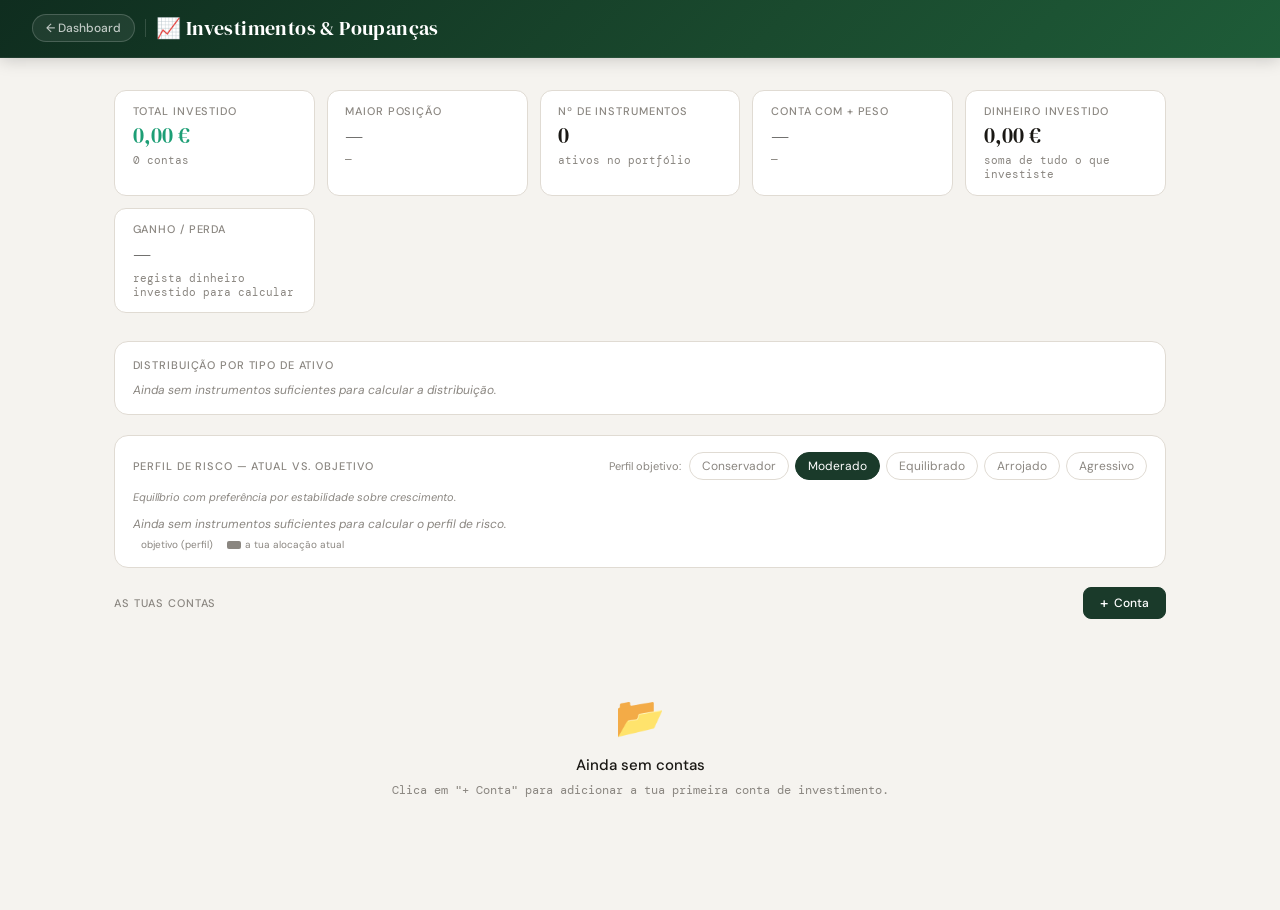
==== commit 73c88095: "Add files via upload" ====
--- a/investimentos.html
+++ b/investimentos.html
@@ -442,7 +442,7 @@
     <div id="invPerfilDesc" style="font-size:11px;color:var(--muted);margin-bottom:12px;font-style:italic;"></div>
     <div id="invPerfilBody"><!-- preenchido por JS --></div>
     <div style="display:flex;align-items:center;gap:14px;margin-top:6px;font-size:10px;color:var(--muted);">
-      <span><span style="display:inline-block;width:14px;height:8px;border-radius:2px;background:#8a868044;margin-right:4px;vertical-align:middle;"></span>zona objetivo (perfil)</span>
+      <span><span style="display:inline-block;width:2px;height:12px;background:var(--fg);opacity:0.5;margin-right:6px;vertical-align:middle;"></span>objetivo (perfil)</span>
       <span><span style="display:inline-block;width:14px;height:8px;border-radius:2px;background:#8a8680;margin-right:4px;vertical-align:middle;"></span>a tua alocação atual</span>
     </div>
   </div>
@@ -542,6 +542,8 @@
 let state = { contas: [], perfilObjetivo: 'Moderado' }; // { id, nome, tipo, emoji, instrumentos: [{id, ticker, nome, valor, tipo, risco}] }
 let editingContaId = null;
 let editingInstrId = null;
+let editingAporteId = null;
+let editingValorizacaoId = null;
 
 // ─── Persistência ─────────────────────────────────────────────────────────────
 function loadState() {
@@ -671,7 +673,7 @@
 
 // ─── Cálculos ─────────────────────────────────────────────────────────────────
 function totalConta(conta) {
-  return conta.instrumentos.reduce((s, i) => s + (parseFloat(i.valor) || 0), 0);
+  return conta.instrumentos.reduce((s, i) => s + valorAtualInstr(i), 0);
 }
 
 function totalGeral() {
@@ -680,6 +682,24 @@
 
 function totalAportadoInstr(instr) {
   return (instr.aportes || []).reduce((s, a) => s + (parseFloat(a.valor) || 0), 0);
+}
+
+// Fonte única de verdade para o "valor atual" de um instrumento.
+// Em vez de confiar num campo instr.valor que é escrito em vários sítios
+// diferentes do código (e pode ficar desalinhado), calculamos sempre a
+// partir dos dados originais:
+//   1) se há valorizações manuais registadas -> usa a mais recente
+//   2) senão, se há dinheiro investido registado -> usa a soma desses aportes
+//   3) senão -> usa o valor definido manualmente no instrumento
+function valorAtualInstr(instr) {
+  const historico = instr.historicoValor || [];
+  if (historico.length) {
+    const maisRecente = historico.slice().sort((a, b) => b.data.localeCompare(a.data))[0];
+    return parseFloat(maisRecente.valor) || 0;
+  }
+  const aportado = totalAportadoInstr(instr);
+  if ((instr.aportes || []).length) return aportado;
+  return parseFloat(instr.valor) || 0;
 }
 
 function totalAportadoGeral() {
@@ -722,8 +742,8 @@
   document.getElementById('kpiNInstr').textContent  = nInstr;
 
   if (allInstr.length) {
-    const top = allInstr.reduce((a, b) => (parseFloat(b.valor)||0) > (parseFloat(a.valor)||0) ? b : a);
-    document.getElementById('kpiMaior').textContent    = fmt(parseFloat(top.valor)||0);
+    const top = allInstr.reduce((a, b) => valorAtualInstr(b) > valorAtualInstr(a) ? b : a);
+    document.getElementById('kpiMaior').textContent    = fmt(valorAtualInstr(top));
     document.getElementById('kpiMaiorNome').textContent = top.ticker + (top.nome ? ' · ' + top.nome : '') + ' (' + top.contaNome + ')';
   } else {
     document.getElementById('kpiMaior').textContent    = '—';
@@ -787,7 +807,7 @@
             <div class="inv-instr-line1">
               <span class="inv-instr-ticker">${escHTML(instr.ticker)}</span>
               <span class="inv-instr-nome">${escHTML(instr.nome || '')}</span>
-              <span class="inv-instr-valor">${fmt(parseFloat(instr.valor)||0)}</span>
+              <span class="inv-instr-valor">${fmt(valorAtualInstr(instr))}</span>
               <button class="inv-instr-edit" onclick="invUI.editInstrumento('${conta.id}','${instr.id}')" title="Editar">✏️</button>
               <button class="inv-instr-delete" onclick="invUI.deleteInstrumento('${conta.id}','${instr.id}')" title="Remover">×</button>
             </div>
@@ -802,10 +822,18 @@
               </button>
             </div>
             <div class="inv-aportes-panel" id="aportes-panel-${instr.id}">
-              ${aportes.length ? aportes.map(a => `
+              ${aportes.length ? aportes.map(a => a.id === editingAporteId ? `
+                <div class="inv-aporte-row" style="gap:8px;">
+                  <input id="edit-aporte-data-${a.id}" class="inv-instr-input" style="width:150px;" type="date" value="${a.data}"/>
+                  <input id="edit-aporte-valor-${a.id}" class="inv-instr-input" style="width:90px;" type="number" step="0.01" min="0" value="${parseFloat(a.valor)||0}"
+                    onkeydown="if(event.key==='Enter')invUI.saveEditAporte('${conta.id}','${instr.id}','${a.id}')"/>
+                  <button class="btn btn-accent" style="font-size:11px;padding:4px 10px;" onclick="invUI.saveEditAporte('${conta.id}','${instr.id}','${a.id}')">Guardar</button>
+                  <button class="btn" style="font-size:11px;padding:4px 10px;" onclick="invUI.cancelEditAporte()">Cancelar</button>
+                </div>` : `
                 <div class="inv-aporte-row">
                   <span class="inv-aporte-data">${mesLabel(a.data)}</span>
                   <span class="inv-aporte-valor">${fmt(parseFloat(a.valor)||0)}</span>
+                  <button class="inv-instr-edit" style="opacity:1;" onclick="invUI.editAporte('${a.id}')" title="Editar aporte">✏️</button>
                   <button class="inv-instr-delete" style="opacity:1;" onclick="invUI.deleteAporte('${conta.id}','${instr.id}','${a.id}')" title="Remover aporte">×</button>
                 </div>`).join('')
                 : `<div style="font-size:11px;color:var(--muted);font-style:italic;padding:4px 0;">Ainda sem valores registados.</div>`}
@@ -824,10 +852,18 @@
               </div>
             </div>
             <div class="inv-aportes-panel" id="valorizacoes-panel-${instr.id}">
-              ${valorizacoes.length ? valorizacoes.map(v => `
+              ${valorizacoes.length ? valorizacoes.map(v => v.id === editingValorizacaoId ? `
+                <div class="inv-aporte-row" style="gap:8px;">
+                  <input id="edit-valorizacao-data-${v.id}" class="inv-instr-input" style="width:150px;" type="date" value="${v.data}"/>
+                  <input id="edit-valorizacao-valor-${v.id}" class="inv-instr-input" style="width:90px;" type="number" step="0.01" min="0" value="${parseFloat(v.valor)||0}"
+                    onkeydown="if(event.key==='Enter')invUI.saveEditValorizacao('${conta.id}','${instr.id}','${v.id}')"/>
+                  <button class="btn btn-accent" style="font-size:11px;padding:4px 10px;" onclick="invUI.saveEditValorizacao('${conta.id}','${instr.id}','${v.id}')">Guardar</button>
+                  <button class="btn" style="font-size:11px;padding:4px 10px;" onclick="invUI.cancelEditValorizacao()">Cancelar</button>
+                </div>` : `
                 <div class="inv-aporte-row">
                   <span class="inv-aporte-data">${mesLabel(v.data)}</span>
                   <span class="inv-aporte-valor">${fmt(parseFloat(v.valor)||0)}</span>
+                  <button class="inv-instr-edit" style="opacity:1;" onclick="invUI.editValorizacao('${v.id}')" title="Editar valorização">✏️</button>
                   <button class="inv-instr-delete" style="opacity:1;" onclick="invUI.deleteValorizacao('${conta.id}','${instr.id}','${v.id}')" title="Remover valorização">×</button>
                 </div>`).join('')
                 : `<div style="font-size:11px;color:var(--muted);font-style:italic;padding:4px 0;">Ainda sem atualizações de valor registadas.</div>`}
@@ -961,7 +997,7 @@
   const porRisco = {};
   allInstr.forEach(instr => {
     const risco = instr.risco || 'Médio';
-    porRisco[risco] = (porRisco[risco] || 0) + (parseFloat(instr.valor) || 0);
+    porRisco[risco] = (porRisco[risco] || 0) + valorAtualInstr(instr);
   });
 
   const alvo = PERFIS_RISCO[state.perfilObjetivo] || {};
@@ -977,8 +1013,8 @@
       <div style="display:flex;align-items:center;gap:10px;margin-bottom:10px;">
         <div style="width:88px;font-size:12px;color:var(--fg);flex-shrink:0;">${risco}</div>
         <div class="inv-dist-bar" style="flex:1;position:relative;overflow:visible;">
-          <div style="position:absolute;top:0;bottom:0;left:0;width:${Math.min(pctAlvo,100)}%;background:${cor}2A;border-radius:3px;"></div>
-          <div style="position:absolute;top:0;bottom:0;left:0;width:${Math.min(pct,100)}%;background:${cor};border-radius:3px;"></div>
+          <div class="inv-dist-bar-fill" style="width:${Math.min(pct,100)}%;background:${cor};"></div>
+          <div style="position:absolute;top:-3px;bottom:-3px;left:${Math.min(pctAlvo,100)}%;width:2px;background:var(--fg);opacity:0.5;border-radius:1px;" title="Objetivo: ${pctAlvo}%"></div>
         </div>
         <div style="width:190px;text-align:right;font-family:'DM Mono',monospace;font-size:12px;flex-shrink:0;">
           ${pct.toFixed(1)}% <span style="color:var(--muted);">(obj. ${pctAlvo}%, ${diffTxt})</span>
@@ -1000,7 +1036,7 @@
   const porTipo = {};
   allInstr.forEach(instr => {
     const tipo = instr.tipo || 'Outro';
-    porTipo[tipo] = (porTipo[tipo] || 0) + (parseFloat(instr.valor) || 0);
+    porTipo[tipo] = (porTipo[tipo] || 0) + valorAtualInstr(instr);
   });
 
   const linhas = Object.entries(porTipo)
@@ -1166,7 +1202,7 @@
     const form = document.getElementById('instr-form-' + contaId);
     document.getElementById('instr-ticker-' + contaId).value = instr.ticker;
     document.getElementById('instr-nome-' + contaId).value = instr.nome || '';
-    document.getElementById('instr-valor-' + contaId).value = instr.valor;
+    document.getElementById('instr-valor-' + contaId).value = valorAtualInstr(instr);
     document.getElementById('instr-tipo-' + contaId).value = instr.tipo || 'Outro';
     document.getElementById('instr-risco-' + contaId).value = instr.risco || TIPO_RISCO_DEFAULT[instr.tipo] || 'Médio';
     document.getElementById('instr-save-btn-' + contaId).textContent = 'Guardar';
@@ -1221,7 +1257,7 @@
     if (!conta) return;
     const instr = conta.instrumentos.find(i => i.id === instrId);
     if (!instr) return;
-    if (!confirm(`Remover "${instr.ticker}" (${fmt(parseFloat(instr.valor)||0)})?`)) return;
+    if (!confirm(`Remover "${instr.ticker}" (${fmt(valorAtualInstr(instr))})?`)) return;
     conta.instrumentos = conta.instrumentos.filter(i => i.id !== instrId);
     if (editingInstrId === instrId) editingInstrId = null;
     saveState();
@@ -1269,6 +1305,49 @@
     }, 30);
   },
 
+  editAporte(aporteId) {
+    editingAporteId = aporteId;
+    render();
+  },
+
+  cancelEditAporte() {
+    editingAporteId = null;
+    render();
+  },
+
+  saveEditAporte(contaId, instrId, aporteId) {
+    const conta = state.contas.find(c => c.id === contaId);
+    if (!conta) return;
+    const instr = conta.instrumentos.find(i => i.id === instrId);
+    if (!instr) return;
+    const aporte = (instr.aportes || []).find(a => a.id === aporteId);
+    if (!aporte) return;
+
+    const dataEl  = document.getElementById('edit-aporte-data-' + aporteId);
+    const valorEl = document.getElementById('edit-aporte-valor-' + aporteId);
+    const data  = dataEl.value;
+    const valor = parseFloat(valorEl.value);
+
+    if (!data) { dataEl.focus(); return; }
+    if (isNaN(valor) || valor <= 0) { valorEl.focus(); return; }
+
+    aporte.data  = data;
+    aporte.valor = valor;
+
+    // Se o valor atual ainda segue automaticamente o dinheiro investido, atualiza-o também
+    if (!instr.historicoValor || !instr.historicoValor.length) {
+      instr.valor = totalAportadoInstr(instr);
+    }
+
+    editingAporteId = null;
+    saveState();
+    render();
+    setTimeout(() => {
+      const panel = document.getElementById('aportes-panel-' + instrId);
+      if (panel) panel.classList.add('open');
+    }, 30);
+  },
+
   deleteAporte(contaId, instrId, aporteId) {
     const conta = state.contas.find(c => c.id === contaId);
     if (!conta) return;
@@ -1317,6 +1396,48 @@
     saveState();
     render();
 
+    setTimeout(() => {
+      const panel = document.getElementById('valorizacoes-panel-' + instrId);
+      if (panel) panel.classList.add('open');
+    }, 30);
+  },
+
+  editValorizacao(valorizacaoId) {
+    editingValorizacaoId = valorizacaoId;
+    render();
+  },
+
+  cancelEditValorizacao() {
+    editingValorizacaoId = null;
+    render();
+  },
+
+  saveEditValorizacao(contaId, instrId, valorizacaoId) {
+    const conta = state.contas.find(c => c.id === contaId);
+    if (!conta) return;
+    const instr = conta.instrumentos.find(i => i.id === instrId);
+    if (!instr) return;
+    const valorizacao = (instr.historicoValor || []).find(v => v.id === valorizacaoId);
+    if (!valorizacao) return;
+
+    const dataEl  = document.getElementById('edit-valorizacao-data-' + valorizacaoId);
+    const valorEl = document.getElementById('edit-valorizacao-valor-' + valorizacaoId);
+    const data  = dataEl.value;
+    const valor = parseFloat(valorEl.value);
+
+    if (!data) { dataEl.focus(); return; }
+    if (isNaN(valor) || valor < 0) { valorEl.focus(); return; }
+
+    valorizacao.data  = data;
+    valorizacao.valor = valor;
+
+    // O valor atual do instrumento segue sempre a valorização mais recente
+    const maisRecente = instr.historicoValor.slice().sort((a, b) => b.data.localeCompare(a.data))[0];
+    instr.valor = parseFloat(maisRecente.valor) || 0;
+
+    editingValorizacaoId = null;
+    saveState();
+    render();
     setTimeout(() => {
       const panel = document.getElementById('valorizacoes-panel-' + instrId);
       if (panel) panel.classList.add('open');
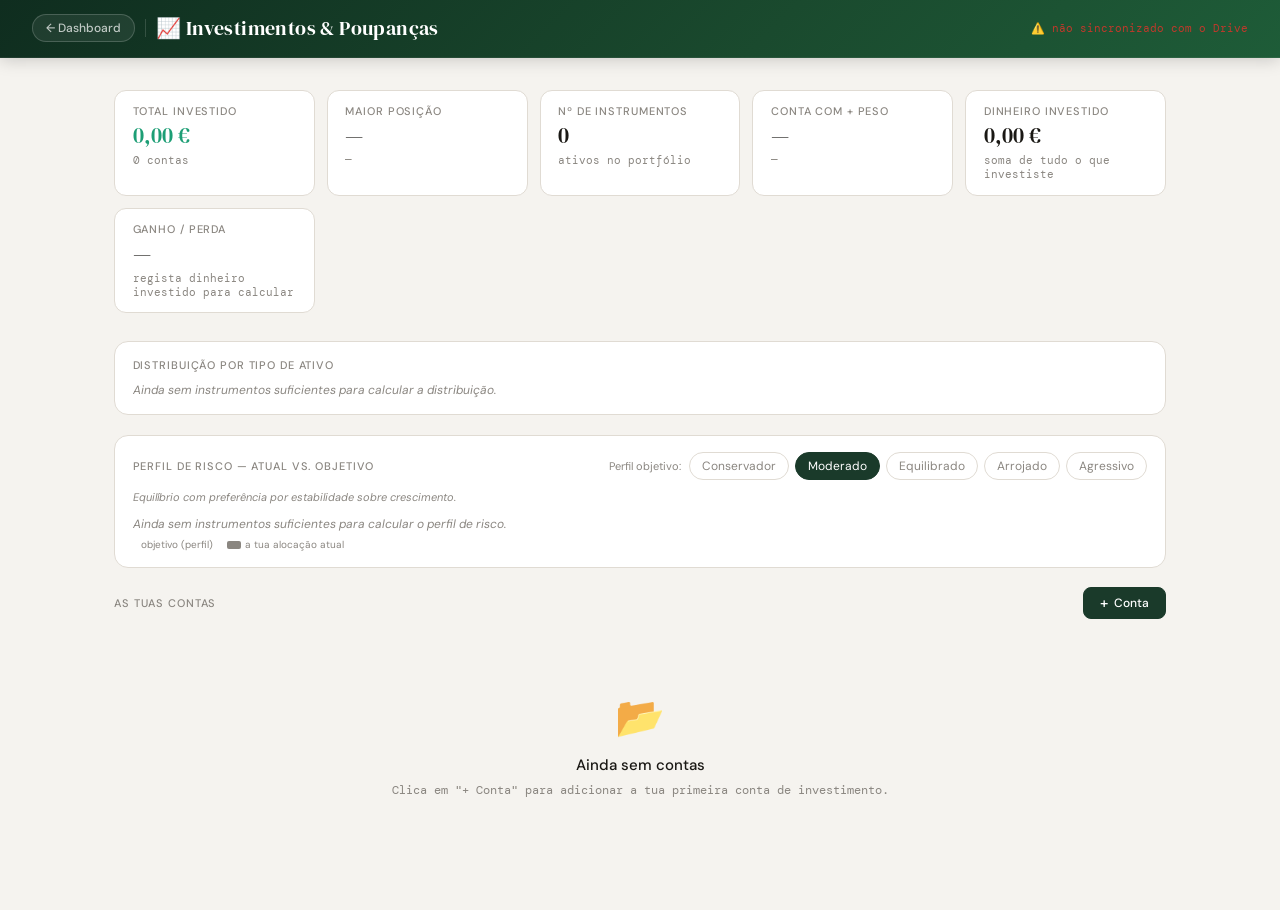
==== commit 683583e5: "Add files via upload" ====
--- a/investimentos.html
+++ b/investimentos.html
@@ -330,13 +330,14 @@
 }
 .inv-saved-pill.show { opacity: 1; }
 
-/* Barra de distribuição */
-.inv-dist-bar {
-  height: 6px; border-radius: 3px;
-  background: var(--border); overflow: hidden;
-  margin-top: 3px;
-}
-.inv-dist-bar-fill { height: 6px; border-radius: 3px; transition: width 0.4s ease; }
+/* Aviso de erro de sincronização com o Drive */
+.inv-sync-error-pill {
+  font-size: 11px; color: #c0392b;
+  font-family: 'DM Mono', monospace;
+  opacity: 0; transition: opacity 0.4s;
+  cursor: help;
+}
+.inv-sync-error-pill.show { opacity: 1; }
 
 @media (max-width: 640px) {
   .inv-contas-grid { grid-template-columns: 1fr; }
@@ -376,6 +377,7 @@
   </div>
   <div style="display:flex;align-items:center;gap:10px;">
     <span id="invSavedPill" class="inv-saved-pill">✓ guardado</span>
+    <span id="invSyncErrorPill" class="inv-sync-error-pill"></span>
     <div id="gUserChip" class="g-user-chip hidden">
       <img id="gUserAvatar" class="g-user-avatar" src="" alt=""/>
       <span id="gUserName"></span>
@@ -588,6 +590,19 @@
   el._t = setTimeout(() => el.classList.remove('show'), 2000);
 }
 
+function showSyncError(motivo) {
+  const el = document.getElementById('invSyncErrorPill');
+  el.textContent = '⚠️ não sincronizado com o Drive';
+  el.title = motivo || 'Erro desconhecido — os dados só ficaram guardados neste browser.';
+  el.classList.add('show');
+  // fica visível até haver uma sincronização com sucesso (não desaparece sozinho)
+}
+
+function clearSyncError() {
+  const el = document.getElementById('invSyncErrorPill');
+  el.classList.remove('show');
+}
+
 // ─── Google Drive sync ────────────────────────────────────────────────────────
 // Lê token do localStorage do dashboard principal (mesma origem)
 function getDriveToken() {
@@ -602,13 +617,14 @@
 
 async function driveSave() {
   const token = getDriveToken();
-  if (!token) return;
+  if (!token) { showSyncError('Sem sessão Google ativa — os dados só estão guardados neste browser.'); return; }
   try {
     // Encontrar ou criar ficheiro
     const search = await fetch(
       `https://www.googleapis.com/drive/v3/files?q=name%3D'df_investimentos.json'+and+trashed%3Dfalse&spaces=appDataFolder`,
       { headers: { Authorization: 'Bearer ' + token } }
     );
+    if (!search.ok) throw new Error(`Pesquisa no Drive falhou: HTTP ${search.status}`);
     const sData = await search.json();
     const content = JSON.stringify(state);
     const blob    = new Blob([content], { type: 'application/json' });
@@ -617,38 +633,49 @@
     form.append('metadata', new Blob([meta], { type: 'application/json' }));
     form.append('file', blob);
 
+    let uploadRes;
     if (sData.files && sData.files.length > 0) {
       const fid = sData.files[0].id;
       const upd = new FormData();
       upd.append('file', blob);
-      await fetch(
+      uploadRes = await fetch(
         `https://www.googleapis.com/upload/drive/v3/files/${fid}?uploadType=multipart`,
         { method: 'PATCH', headers: { Authorization: 'Bearer ' + token }, body: upd }
       );
     } else {
-      await fetch(
+      uploadRes = await fetch(
         'https://www.googleapis.com/upload/drive/v3/files?uploadType=multipart',
         { method: 'POST', headers: { Authorization: 'Bearer ' + token }, body: form }
       );
     }
-  } catch(e) { /* silencioso se token expirado */ }
+    if (!uploadRes.ok) throw new Error(`Upload para o Drive falhou: HTTP ${uploadRes.status}`);
+    clearSyncError();
+  } catch(e) {
+    console.error('investimentos: falha ao sincronizar com o Drive:', e);
+    showSyncError(e.message);
+  }
 }
 
 async function driveLoad() {
   const token = getDriveToken();
-  if (!token) return;
+  if (!token) { showSyncError('Sem sessão Google ativa neste browser — a app não conseguiu ler o Drive.'); return; }
   try {
     const search = await fetch(
       `https://www.googleapis.com/drive/v3/files?q=name%3D'df_investimentos.json'+and+trashed%3Dfalse&spaces=appDataFolder`,
       { headers: { Authorization: 'Bearer ' + token } }
     );
+    if (!search.ok) throw new Error(`Pesquisa no Drive falhou: HTTP ${search.status}`);
     const sData = await search.json();
-    if (!sData.files || !sData.files.length) return;
+    if (!sData.files || !sData.files.length) {
+      console.info('investimentos: ainda não existe ficheiro de investimentos no Drive para esta conta.');
+      return;
+    }
     const fid = sData.files[0].id;
     const res = await fetch(
       `https://www.googleapis.com/drive/v3/files/${fid}?alt=media`,
       { headers: { Authorization: 'Bearer ' + token } }
     );
+    if (!res.ok) throw new Error(`Leitura do ficheiro no Drive falhou: HTTP ${res.status}`);
     const remote = await res.json();
     if (remote && Array.isArray(remote.contas)) {
       const remoteModifiedAt = typeof remote._modifiedAt === 'number' ? remote._modifiedAt : 0;
@@ -668,7 +695,11 @@
         driveSave();
       }
     }
-  } catch(e) { /* se Drive falha, usa localStorage */ }
+    clearSyncError();
+  } catch(e) {
+    console.error('investimentos: falha ao carregar do Drive:', e);
+    showSyncError(e.message);
+  }
 }
 
 // ─── Cálculos ─────────────────────────────────────────────────────────────────
@@ -905,13 +936,6 @@
         </div>
       </div>
 
-      <!-- Barra de peso -->
-      <div style="padding:0 1.1rem;">
-        <div class="inv-dist-bar" style="margin-top:8px;">
-          <div class="inv-dist-bar-fill" style="width:${Math.min(pct,100)}%;background:var(--green);"></div>
-        </div>
-      </div>
-
       <!-- Instrumentos -->
       <div class="inv-instrumentos">
         ${instrHTML}
@@ -1012,11 +1036,7 @@
     return `
       <div style="display:flex;align-items:center;gap:10px;margin-bottom:10px;">
         <div style="width:88px;font-size:12px;color:var(--fg);flex-shrink:0;">${risco}</div>
-        <div class="inv-dist-bar" style="flex:1;position:relative;overflow:visible;">
-          <div class="inv-dist-bar-fill" style="width:${Math.min(pct,100)}%;background:${cor};"></div>
-          <div style="position:absolute;top:-3px;bottom:-3px;left:${Math.min(pctAlvo,100)}%;width:2px;background:var(--fg);opacity:0.5;border-radius:1px;" title="Objetivo: ${pctAlvo}%"></div>
-        </div>
-        <div style="width:190px;text-align:right;font-family:'DM Mono',monospace;font-size:12px;flex-shrink:0;">
+        <div style="flex:1;width:190px;text-align:right;font-family:'DM Mono',monospace;font-size:12px;flex-shrink:0;">
           ${pct.toFixed(1)}% <span style="color:var(--muted);">(obj. ${pctAlvo}%, ${diffTxt})</span>
         </div>
       </div>`;
@@ -1047,10 +1067,7 @@
       return `
         <div style="display:flex;align-items:center;gap:10px;margin-bottom:8px;">
           <div style="width:88px;font-size:12px;color:var(--fg);flex-shrink:0;">${escHTML(tipo)}</div>
-          <div class="inv-dist-bar" style="flex:1;">
-            <div class="inv-dist-bar-fill" style="width:${Math.min(pct,100)}%;background:${cor};"></div>
-          </div>
-          <div style="width:110px;text-align:right;font-family:'DM Mono',monospace;font-size:12px;flex-shrink:0;">
+          <div style="flex:1;width:110px;text-align:right;font-family:'DM Mono',monospace;font-size:12px;flex-shrink:0;">
             ${pct.toFixed(1)}% · ${fmt(val)}
           </div>
         </div>`;
